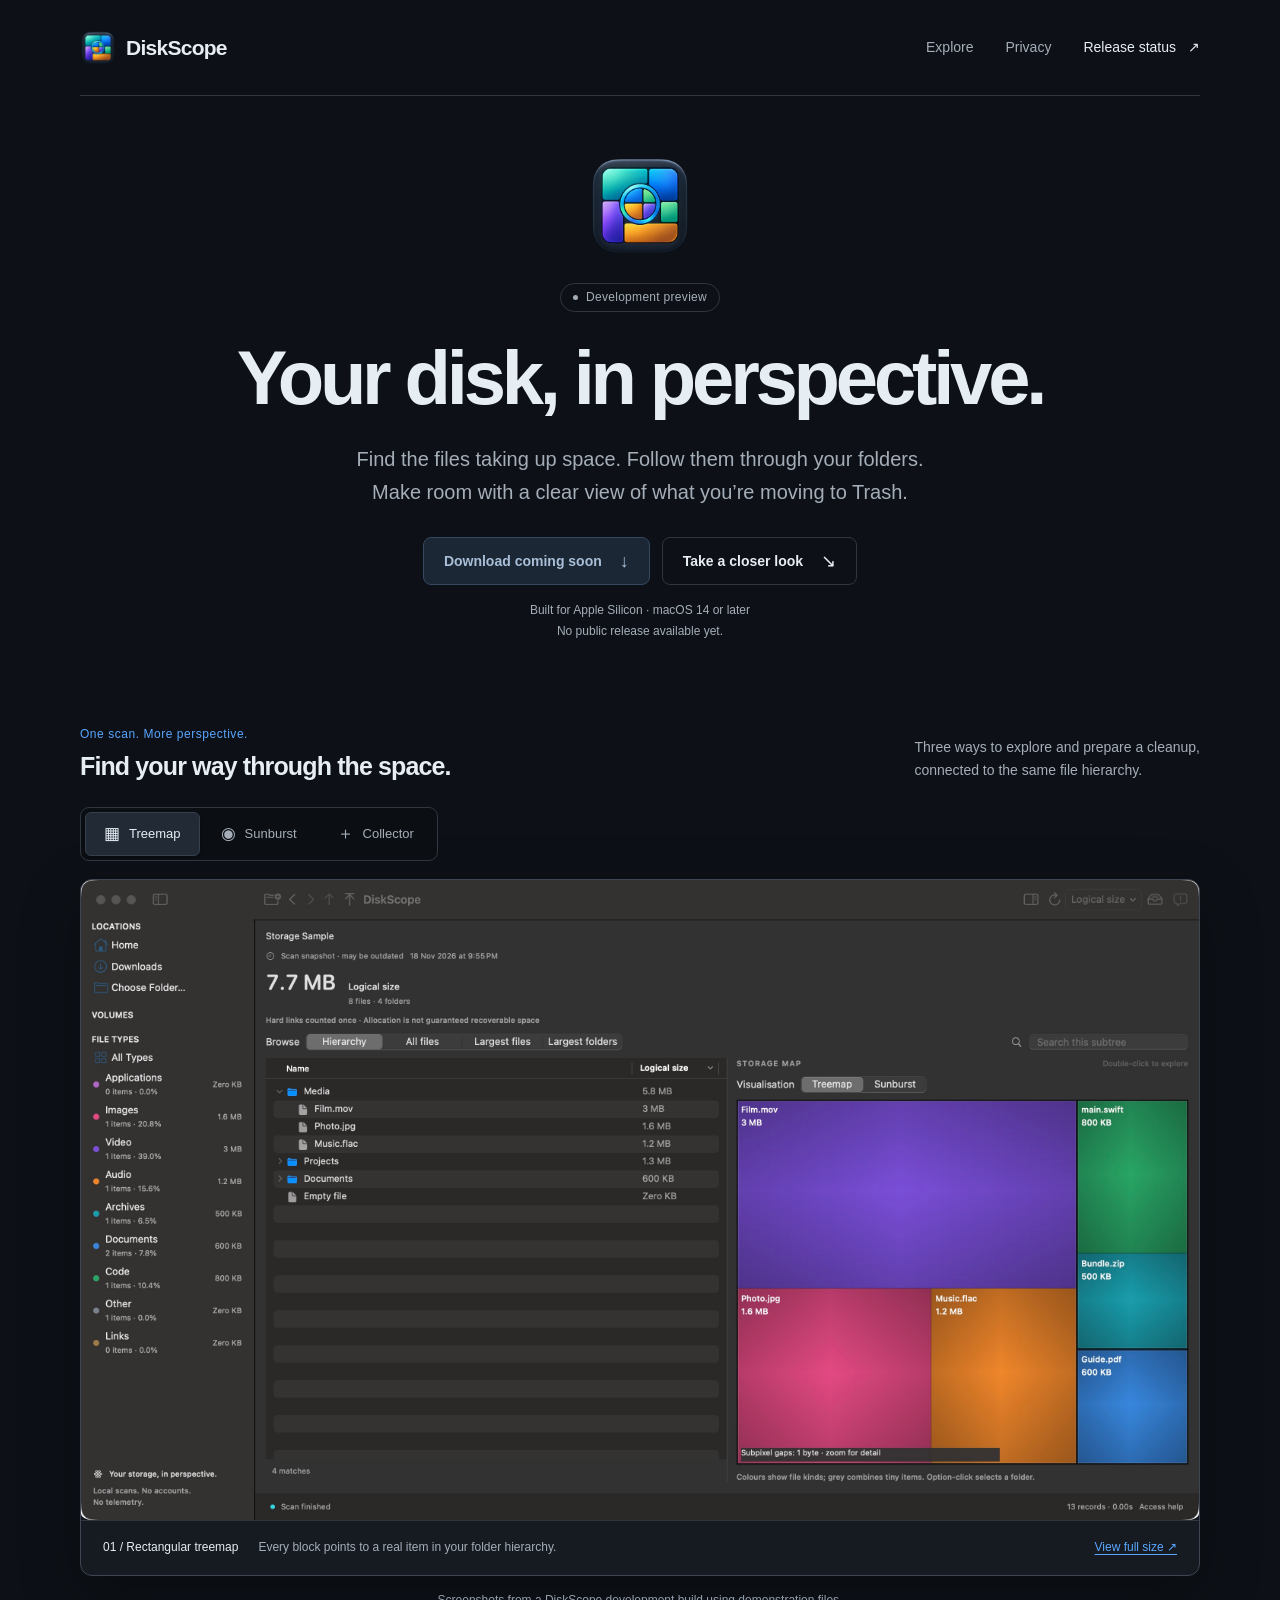
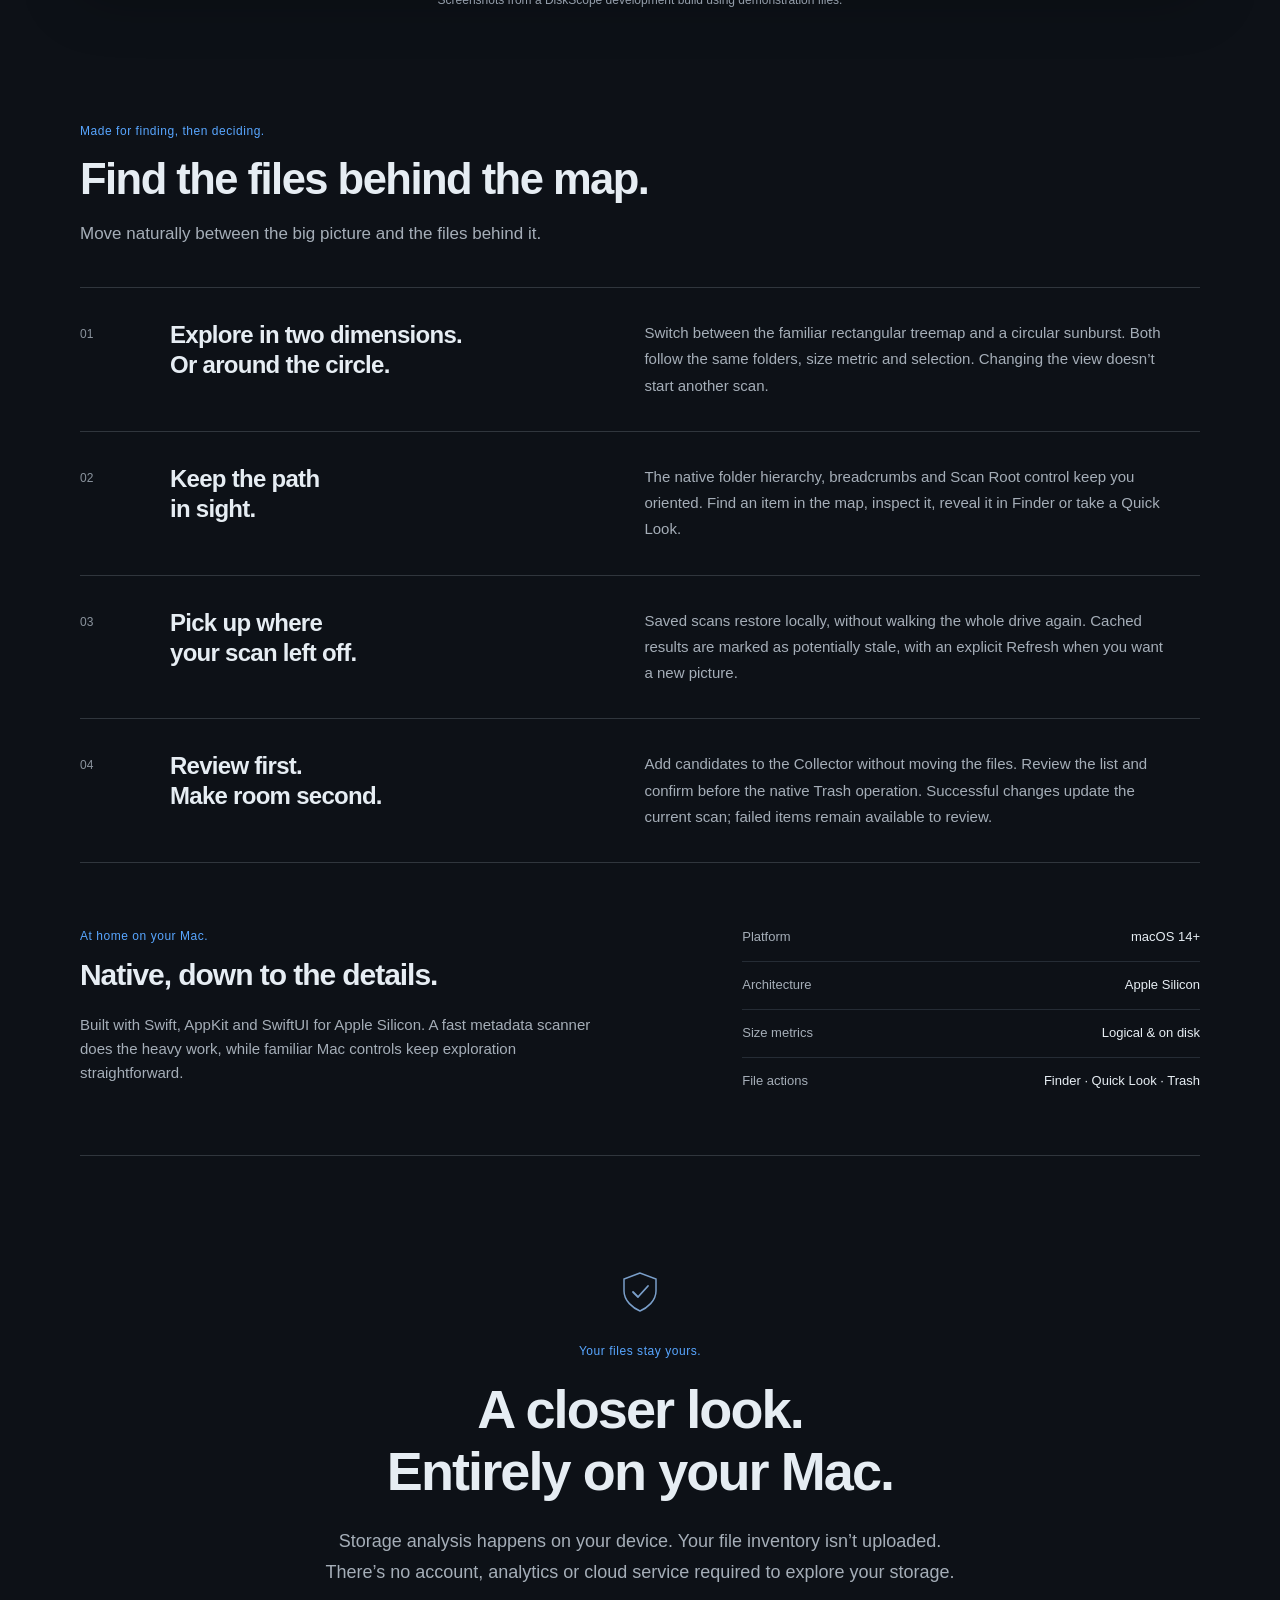
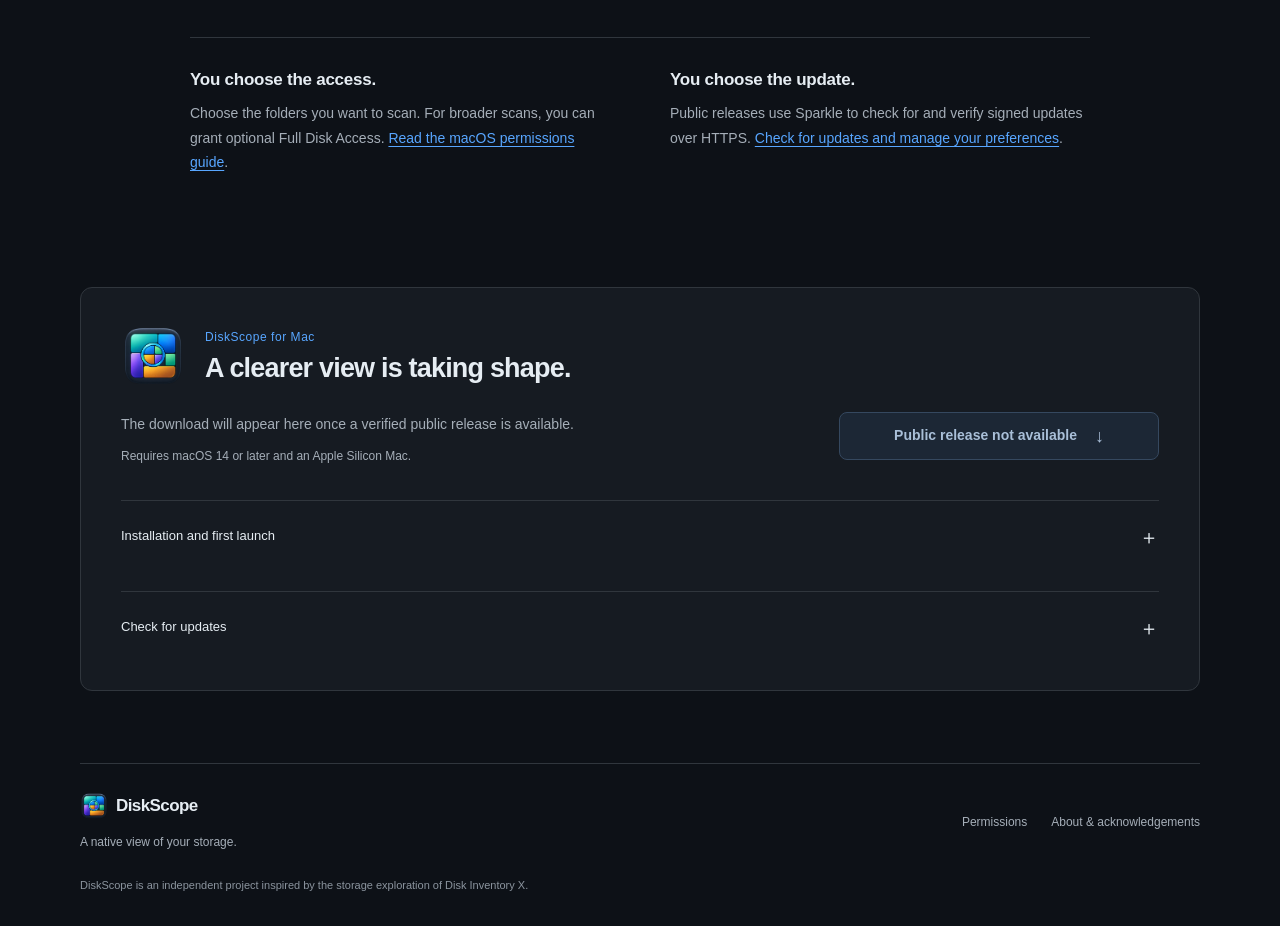
==== index.html @ cfc8a43d "Publish DiskScope website preview and installation guides" ====
<!doctype html>
<html lang="en">
<head>
  <meta charset="utf-8">
  <meta name="viewport" content="width=device-width, initial-scale=1">
  <meta name="description" content="DiskScope is a native Mac storage explorer with treemap and circular views, saved scans, and a Collector for reviewing files before moving them to Trash.">
  <meta name="theme-color" content="#0d1117">
  <meta name="color-scheme" content="dark">
  <meta http-equiv="Content-Security-Policy" content="default-src 'self'; script-src 'self'; style-src 'self'; img-src 'self'; connect-src 'self'; font-src 'self'; object-src 'none'; base-uri 'none'; form-action 'none'">
  <title>DiskScope — Your disk, in perspective.</title>
  <link rel="icon" type="image/png" href="assets/icon.png">
  <link rel="stylesheet" href="styles.css">
  <script src="site.js" defer></script>
</head>
<body>
  <a class="skip-link" href="#main">Skip to content</a>
  <header class="site-header wrap">
    <a class="brand" href="#" aria-label="DiskScope home"><img src="assets/icon.png" alt="" width="36" height="36"><span>DiskScope</span></a>
    <nav aria-label="Main navigation">
      <a href="#explore">Explore</a>
      <a href="#privacy">Privacy</a>
      <a class="nav-release" href="#download">Release status <span aria-hidden="true">↗</span></a>
    </nav>
  </header>

  <main id="main">
    <section class="hero wrap" aria-labelledby="hero-title">
      <img class="hero-icon" src="assets/icon.png" alt="DiskScope app icon: a magnifying glass over a colourful disk map" width="108" height="108" fetchpriority="high">
      <p class="eyebrow"><span class="status-dot" aria-hidden="true"></span> <span data-release-badge>Development preview</span></p>
      <h1 id="hero-title">Your disk,<br class="mobile-break"> in perspective.</h1>
      <p class="hero-copy">Find the files taking up space. Follow them through your folders.<br class="desktop-break"> Make room with a clear view of what you’re moving to Trash.</p>
      <div class="hero-actions">
        <!-- DOWNLOAD_PRIMARY --><button class="button primary" type="button" disabled aria-describedby="release-note">Download coming soon <span aria-hidden="true">↓</span></button><!-- /DOWNLOAD_PRIMARY -->
        <a class="button secondary" href="#explore">Take a closer look <span aria-hidden="true">↘</span></a>
      </div>
      <p id="release-note" class="release-note"><!-- RELEASE_NOTE -->Built for Apple Silicon · macOS 14 or later<br> No public release available yet.<!-- /RELEASE_NOTE --></p>
    </section>

    <section class="showcase wrap" id="explore" aria-labelledby="explore-title">
      <div class="showcase-heading">
        <div><p class="section-label">One scan. More perspective.</p><h2 id="explore-title">Find your way through the space.</h2></div>
        <p>Three ways to explore and prepare a cleanup,<br class="desktop-break"> connected to the same file hierarchy.</p>
      </div>
      <div class="view-tabs" role="tablist" aria-label="App screenshots">
        <button id="tab-treemap" role="tab" aria-selected="true" aria-controls="panel-treemap" tabindex="0"><span aria-hidden="true">▦</span> Treemap</button>
        <button id="tab-sunburst" role="tab" aria-selected="false" aria-controls="panel-sunburst" tabindex="-1"><span aria-hidden="true">◉</span> Sunburst</button>
        <button id="tab-collector" role="tab" aria-selected="false" aria-controls="panel-collector" tabindex="-1"><span aria-hidden="true">＋</span> Collector</button>
      </div>
      <div class="capture-shell">
        <figure id="panel-treemap" class="capture" role="tabpanel" aria-labelledby="tab-treemap" tabindex="0">
          <a class="capture-link" href="assets/treemap.png" aria-label="Open full-size screenshot of the treemap"><img src="assets/treemap.png" alt="DiskScope’s rectangular treemap beside the native folder hierarchy, showing a controlled demonstration folder." width="2940" height="1684" fetchpriority="high"></a>
          <figcaption><span>01 / Rectangular treemap</span> Every block points to a real item in your folder hierarchy. <a href="assets/treemap.png">View full size <span aria-hidden="true">↗</span></a></figcaption>
        </figure>
        <figure id="panel-sunburst" class="capture" role="tabpanel" aria-labelledby="tab-sunburst" tabindex="0" hidden>
          <a class="capture-link" href="assets/sunburst.png" aria-label="Open full-size screenshot of the circular sunburst"><img src="assets/sunburst.png" alt="DiskScope’s circular sunburst displays nested folders as rings, alongside the same native file hierarchy." width="2940" height="1684" loading="lazy"></a>
          <figcaption><span>02 / Circular sunburst</span> Follow nested folders from the centre out. <a href="assets/sunburst.png">View full size <span aria-hidden="true">↗</span></a></figcaption>
        </figure>
        <figure id="panel-collector" class="capture" role="tabpanel" aria-labelledby="tab-collector" tabindex="0" hidden>
          <a class="capture-link" href="assets/collector.png" aria-label="Open full-size screenshot of the Collector"><img src="assets/collector.png" alt="DiskScope’s Collector stages demonstration files for review before the user confirms moving them to Trash." width="1520" height="1080" loading="lazy"></a>
          <figcaption><span>03 / Collector</span> Gather candidates, review the list, then decide. <a href="assets/collector.png">View full size <span aria-hidden="true">↗</span></a></figcaption>
        </figure>
      </div>
      <p class="capture-note">Screenshots from a DiskScope development build using demonstration files.</p>
      <noscript><p class="capture-note">JavaScript is off. View the <a href="assets/sunburst.png">sunburst</a> and <a href="assets/collector.png">Collector</a> screenshots directly.</p></noscript>
    </section>

    <section class="features wrap" aria-labelledby="features-title">
      <div class="section-intro"><p class="section-label">Made for finding, then deciding.</p><h2 id="features-title">Find the files behind the map.</h2><p>Move naturally between the big picture and the files behind it.</p></div>
      <div class="feature-rows">
        <article class="feature-row">
          <span class="feature-number" aria-hidden="true">01</span>
          <div><h3>Explore in two dimensions.<br> Or around the circle.</h3></div>
          <p>Switch between the familiar rectangular treemap and a circular sunburst. Both follow the same folders, size metric and selection. Changing the view doesn’t start another scan.</p>
        </article>
        <article class="feature-row">
          <span class="feature-number" aria-hidden="true">02</span>
          <div><h3>Keep the path<br> in sight.</h3></div>
          <p>The native folder hierarchy, breadcrumbs and Scan Root control keep you oriented. Find an item in the map, inspect it, reveal it in Finder or take a Quick Look.</p>
        </article>
        <article class="feature-row">
          <span class="feature-number" aria-hidden="true">03</span>
          <div><h3>Pick up where<br> your scan left off.</h3></div>
          <p>Saved scans restore locally, without walking the whole drive again. Cached results are marked as potentially stale, with an explicit Refresh when you want a new picture.</p>
        </article>
        <article class="feature-row">
          <span class="feature-number" aria-hidden="true">04</span>
          <div><h3>Review first.<br> Make room second.</h3></div>
          <p>Add candidates to the Collector without moving the files. Review the list and confirm before the native Trash operation. Successful changes update the current scan; failed items remain available to review.</p>
        </article>
      </div>
    </section>

    <section class="native-band wrap" aria-labelledby="native-title">
      <div><p class="section-label">At home on your Mac.</p><h2 id="native-title">Native, down to the details.</h2><p>Built with Swift, AppKit and SwiftUI for Apple Silicon. A fast metadata scanner does the heavy work, while familiar Mac controls keep exploration straightforward.</p></div>
      <dl class="native-details">
        <div><dt>Platform</dt><dd>macOS 14+</dd></div>
        <div><dt>Architecture</dt><dd>Apple Silicon</dd></div>
        <div><dt>Size metrics</dt><dd>Logical &amp; on disk</dd></div>
        <div><dt>File actions</dt><dd>Finder · Quick Look · Trash</dd></div>
      </dl>
    </section>

    <section class="privacy wrap" id="privacy" aria-labelledby="privacy-title">
      <div class="privacy-mark" aria-hidden="true"><svg viewBox="0 0 48 48" fill="none"><path d="M24 5 8 11v12c0 10 9 17 16 20 7-3 16-10 16-20V11L24 5Z" stroke="currentColor" stroke-width="1.5"/><path d="m17 24 5 5 10-11" stroke="currentColor" stroke-width="1.8" stroke-linecap="round" stroke-linejoin="round"/></svg></div>
      <p class="section-label">Your files stay yours.</p>
      <h2 id="privacy-title">A closer look.<br> Entirely on your Mac.</h2>
      <p class="privacy-copy">Storage analysis happens on your device. Your file inventory isn’t uploaded. There’s no account, analytics or cloud service required to explore your storage.</p>
      <div class="privacy-details">
        <div><h3>You choose the access.</h3><p>Choose the folders you want to scan. For broader scans, you can grant optional Full Disk Access. <a href="permissions.html">Read the macOS permissions guide</a>.</p></div>
        <div><h3>You choose the update.</h3><p>Public releases use Sparkle to check for and verify signed updates over HTTPS. <a href="#updates">Check for updates and manage your preferences</a>.</p></div>
      </div>
    </section>

    <section class="download wrap" id="download" aria-labelledby="download-title">
      <div class="download-heading"><img src="assets/icon.png" alt="" width="64" height="64" loading="lazy"><div><p class="section-label">DiskScope for Mac</p><h2 id="download-title"><!-- RELEASE_TITLE -->A clearer view is taking shape.<!-- /RELEASE_TITLE --></h2></div></div>
      <div class="download-content">
        <div><p><!-- RELEASE_DESCRIPTION -->The download will appear here once a verified public release is available.<!-- /RELEASE_DESCRIPTION --></p><p class="requirements">Requires macOS 14 or later and an Apple Silicon Mac.</p></div>
        <div class="download-action"><!-- DOWNLOAD_SECONDARY --><button class="button primary" type="button" disabled>Public release not available <span aria-hidden="true">↓</span></button><!-- /DOWNLOAD_SECONDARY --><p><!-- RELEASE_LINKS --><!-- /RELEASE_LINKS --></p></div>
      </div>
      <details class="installation" id="installation">
        <summary>Installation and first launch <span aria-hidden="true">＋</span></summary>
        <ol>
          <li>Download the ZIP from this page. To check it, type <code>shasum -a 256 </code> in Terminal, drag the ZIP into Terminal, and press Return. Compare the result with the published SHA-256 checksum.</li>
          <li>Unzip the download in Finder, move DiskScope to Applications, then open that copy.</li>
          <li>If macOS blocks the first launch of an unnotarized release, verify where you downloaded it and check the ZIP’s checksum. Open <strong>System Settings → Privacy &amp; Security</strong>, scroll to <strong>Security</strong>, and use <strong>Open Anyway</strong> for DiskScope. Confirm the prompt and authenticate if macOS asks.</li>
          <li>Choose a folder to scan. For broader access or help with a partial scan, see the <a href="permissions.html">macOS permissions guide</a>.</li>
        </ol>
        <p>Your approval applies to DiskScope. On a managed Mac, your administrator may control whether approval is available. <a href="https://support.apple.com/guide/mac-help/open-an-app-by-overriding-security-settings-mh40617/mac">Apple’s first-launch instructions</a>.</p>
      </details>
      <details class="installation" id="updates">
        <summary>Check for updates <span aria-hidden="true">＋</span></summary>
        <ol>
          <li>Choose <strong>DiskScope → Check for Updates…</strong> in the menu bar. When an update is available, Sparkle shows its version and release notes.</li>
          <li>Use <strong>DiskScope → Settings → Updates</strong> to enable automatic checks and downloads. Sparkle verifies the signed feed and update archive before installing an update.</li>
          <li>If macOS prevents Sparkle from installing an update, quit DiskScope, download and verify the new ZIP, then replace DiskScope in Applications. Follow the installation steps if macOS asks you to approve the new build.</li>
        </ol>
      </details>
    </section>
  </main>

  <footer class="site-footer wrap">
    <div><a class="brand" href="#"><img src="assets/icon.png" alt="" width="28" height="28" loading="lazy"><span>DiskScope</span></a><p>A native view of your storage.</p></div>
    <div class="footer-links"><a href="permissions.html">Permissions</a><a href="about.html">About &amp; acknowledgements</a><!-- DISTRIBUTION_LINK --><!-- /DISTRIBUTION_LINK --></div>
    <p class="footer-note">DiskScope is an independent project inspired by the storage exploration of Disk Inventory X.</p>
  </footer>
</body>
</html>
---- styles.css ----
:root {
  color-scheme:dark;
  --bg:#0d1117;
  --panel:#161b22;
  --border:#30363d;
  --text:#e6edf3;
  --muted:#a5aeb8;
  --accent:#58a6ff;
  --accent-hover:#79b8ff;
  --space:clamp(64px,9vw,112px);
  font-family:-apple-system,BlinkMacSystemFont,"Segoe UI",Helvetica,Arial,sans-serif;
  font-size:16px;
  font-synthesis:none;
  text-rendering:optimizeLegibility;
  -webkit-font-smoothing:antialiased;
}
* {
  box-sizing:border-box;
}
html {
  scroll-behavior:smooth;
  scroll-padding-top:32px;
}
body {
  margin:0;
  background:var(--bg);
  color:var(--text);
  line-height:1.6;
}
a {
  color:var(--accent);
  text-underline-offset:.22em;
  text-decoration-thickness:1px;
}
a:hover {
  color:var(--accent-hover);
}
button,a,summary {
  touch-action:manipulation;
  -webkit-tap-highlight-color:#58a6ff33;
}
button {
  font:inherit;
}
button:disabled {
  cursor:not-allowed;
}
a:focus-visible,button:focus-visible,summary:focus-visible,[tabindex]:focus-visible {
  outline:3px solid var(--accent);
  outline-offset:5px;
}
img {
  max-width:100%;
  vertical-align:middle;
}
h1,h2,h3,p,figure,dl {
  margin:0;
}
h1,h2,h3 {
  text-wrap:balance;
  line-height:1.15;
  letter-spacing:-.035em;
  font-weight:600;
}
h2 {
  font-size:clamp(30px,3.4vw,44px);
}
h3 {
  font-size:25px;
}
p {
  color:var(--muted);
}
.wrap {
  width:min(1120px,calc(100% - 80px));
  margin-inline:auto;
}
.site-header {
  display:flex;
  justify-content:space-between;
  align-items:center;
  min-height:96px;
  border-bottom:1px solid var(--border);
  gap:32px;
}
.brand {
  display:inline-flex;
  align-items:center;
  gap:10px;
  color:var(--text);
  font-size:21px;
  letter-spacing:-.035em;
  font-weight:600;
  text-decoration:none;
}
.brand img {
  flex-shrink:0;
}
.site-header nav {
  display:flex;
  align-items:center;
  gap:32px;
}
.site-header nav a {
  font-size:14px;
  color:var(--muted);
  text-decoration:none;
  min-height:44px;
  display:inline-flex;
  align-items:center;
  gap:12px;
}
.site-header nav a:hover {
  color:var(--text);
}
.site-header .nav-release {
  color:var(--text);
}
.skip-link {
  position:absolute;
  top:-100px;
  left:20px;
  background:var(--text);
  color:var(--bg);
  padding:12px 20px;
  z-index:10;
  border-radius:6px;
}
.skip-link:focus {
  top:12px;
}
.hero {
  text-align:center;
  padding:56px 0 64px;
}
.hero-icon {
  display:block;
  margin:0 auto 22px;
}
.eyebrow {
  display:inline-flex;
  align-items:center;
  gap:8px;
  border:1px solid var(--border);
  padding:4px 12px;
  border-radius:30px;
  font-size:12px;
  letter-spacing:.025em;
}
.status-dot {
  width:5px;
  height:5px;
  border-radius:50%;
  background:#a5aeb8;
}
.hero h1 {
  font-size:clamp(44px,6.4vw,76px);
  letter-spacing:-.055em;
  margin:22px 0;
}
.hero-copy {
  font-size:clamp(17px,1.8vw,20px);
  line-height:1.65;
}
.hero-actions {
  display:flex;
  justify-content:center;
  flex-wrap:wrap;
  gap:12px;
  margin-top:28px;
}
.button {
  min-height:48px;
  display:inline-flex;
  align-items:center;
  justify-content:center;
  gap:18px;
  padding:11px 20px;
  border:1px solid transparent;
  border-radius:8px;
  text-decoration:none;
  font-size:14px;
  font-weight:600;
  line-height:1.5;
  transition:background-color .15s,border-color .15s,color .15s;
}
.button.primary {
  background:var(--accent);
  color:#0d1117;
  border-color:var(--accent);
}
.button.primary:hover:not(:disabled) {
  background:var(--accent-hover);
}
.button.primary:disabled {
  background:#1c2735;
  border-color:#35485f;
  color:#a9bfd8;
  opacity:1;
}
.button.secondary {
  border-color:var(--border);
  background:transparent;
  color:var(--text);
}
.button.secondary:hover {
  background:var(--panel);
  border-color:#687481;
}
.button span {
  font-size:18px;
  line-height:1;
}
.release-note {
  font-size:12px;
  line-height:1.7;
  margin-top:15px;
}
.mobile-break {
  display:none;
}
.showcase {
  padding-top:20px;
}
.showcase-heading {
  display:flex;
  align-items:end;
  justify-content:space-between;
  gap:36px;
  margin-bottom:26px;
}
.showcase-heading h2 {
  font-size:25px;
  margin-top:8px;
}
.showcase-heading>p {
  font-size:14px;
}
.section-label {
  font-size:12px;
  letter-spacing:.045em;
  color:var(--accent);
  font-weight:500;
}
.view-tabs {
  display:inline-flex;
  padding:4px;
  border:1px solid var(--border);
  border-radius:9px;
  gap:2px;
  margin-bottom:18px;
  background:#0b0f14;
}
.view-tabs button {
  color:var(--muted);
  background:transparent;
  border:1px solid transparent;
  border-radius:6px;
  padding:9px 18px;
  font-size:13px;
  min-height:42px;
  cursor:pointer;
  display:flex;
  align-items:center;
  gap:9px;
  line-height:1.4;
}
.view-tabs button[aria-selected="true"] {
  background:#222a35;
  color:var(--text);
  border-color:#35404e;
  box-shadow:0 1px 3px #0006;
}
.view-tabs button:hover {
  color:var(--text);
}
.view-tabs button span {
  font-size:17px;
}
.capture-shell {
  border:1px solid #3d4652;
  border-radius:12px;
  background:var(--panel);
  box-shadow:0 20px 60px #0004;
  overflow:hidden;
}
.capture[hidden] {
  display:none;
}
.capture-link {
  display:block;
  background:#11171f;
}
.capture img {
  border-radius:1%;
  display:block;
  width:100%;
  height:auto;
  object-fit:contain;
  background:#11171f;
}
.capture figcaption {
  border-top:1px solid var(--border);
  padding:17px 22px;
  color:var(--muted);
  font-size:12px;
  display:flex;
  align-items:center;
  flex-wrap:wrap;
  gap:8px 20px;
}
.capture figcaption>span {
  color:var(--text);
  font-weight:500;
}
.capture figcaption>a {
  margin-left:auto;
  white-space:nowrap;
}
.capture-note {
  font-size:12px;
  margin-top:15px;
  text-align:center;
  color:#949eaa;
}
.features {
  padding:var(--space) 0 0;
}
.section-intro {
  margin-bottom:40px;
}
.section-intro h2 {
  margin:13px 0 16px;
}
.section-intro>p:last-child {
  font-size:17px;
}
.feature-rows {
  border-top:1px solid var(--border);
}
.feature-row {
  border-bottom:1px solid var(--border);
  padding:32px 0;
  display:grid;
  grid-template-columns:60px 1fr 1.25fr;
  gap:30px;
  align-items:start;
}
.feature-number {
  font-variant-numeric:tabular-nums;
  font-size:12px;
  color:#8b949e;
  padding-top:5px;
}
.feature-row h3 {
  font-size:24px;
  line-height:1.25;
  letter-spacing:-.03em;
}
.feature-row p {
  font-size:15px;
  line-height:1.75;
  max-width:520px;
}
.native-band {
  display:grid;
  grid-template-columns:1.25fr 1fr;
  gap:90px;
  padding:64px 0;
  border-bottom:1px solid var(--border);
}
.native-band h2 {
  font-size:30px;
  margin:12px 0 20px;
}
.native-band p:last-child {
  font-size:15px;
  max-width:520px;
}
.native-details {
  font-size:13px;
  align-self:center;
}
.native-details>div {
  display:flex;
  justify-content:space-between;
  gap:20px;
  padding:13px 0;
  border-bottom:1px solid #252c35;
}
.native-details>div:first-child {
  padding-top:0;
}
.native-details>div:last-child {
  border-bottom:0;
  padding-bottom:0;
}
.native-details dt {
  color:var(--muted);
}
.native-details dd {
  margin:0;
  text-align:right;
  color:var(--text);
}
.privacy {
  text-align:center;
  padding:var(--space) 0;
}
.privacy-mark {
  width:50px;
  height:50px;
  margin:0 auto 24px;
  color:#7a9fca;
}
.privacy-mark svg {
  width:48px;
  height:48px;
}
.privacy h2 {
  font-size:clamp(35px,4.5vw,54px);
  margin:16px 0 24px;
  line-height:1.15;
}
.privacy-copy {
  max-width:630px;
  margin:0 auto;
  font-size:18px;
  line-height:1.75;
}
.privacy-details {
  display:grid;
  grid-template-columns:1fr 1fr;
  gap:60px;
  text-align:left;
  max-width:900px;
  margin:48px auto 0;
  padding-top:32px;
  border-top:1px solid var(--border);
}
.privacy-details h3 {
  font-size:17px;
  letter-spacing:-.015em;
  margin-bottom:12px;
}
.privacy-details p {
  font-size:14px;
  line-height:1.75;
}
.download {
  background:var(--panel);
  border:1px solid var(--border);
  border-radius:12px;
  padding:36px 40px;
}
.download-heading {
  display:flex;
  gap:20px;
  align-items:center;
  margin-bottom:24px;
}
.download-heading h2 {
  font-size:27px;
  margin-top:6px;
  letter-spacing:-.03em;
}
.download-content {
  display:grid;
  grid-template-columns:1.3fr 1fr;
  gap:60px;
}
.download-content p {
  font-size:14px;
  line-height:1.75;
}
.download-content .requirements {
  font-size:12px;
  margin-top:10px;
}
.download-action {
  text-align:right;
}
.download-action .button {
  width:100%;
  max-width:320px;
}
.download-action p {
  font-size:12px;
  margin-top:12px;
  max-width:320px;
  margin-left:auto;
}
.download-action a:not(.button) {
  display:inline-block;
  margin-left:12px;
}
.installation {
  margin-top:28px;
  border-top:1px solid var(--border);
  padding-top:10px;
}
.installation summary {
  display:flex;
  align-items:center;
  justify-content:space-between;
  cursor:pointer;
  list-style:none;
  padding:10px 0;
  font-size:13px;
  color:var(--text);
  min-height:44px;
}
.installation summary::-webkit-details-marker {
  display:none;
}
.installation[open] summary span {
  transform:rotate(45deg);
}
.installation summary span {
  font-size:20px;
  transition:transform .15s;
}
.installation ol {
  font-size:14px;
  color:var(--muted);
  padding-left:22px;
}
.installation li {
  padding-left:6px;
  margin:10px 0;
}
.installation p {
  font-size:12px;
  max-width:780px;
  padding:4px 0 12px;
}
.site-footer {
  margin-top:72px;
  padding:28px 0 32px;
  display:flex;
  justify-content:space-between;
  flex-wrap:wrap;
  gap:24px;
  border-top:1px solid var(--border);
}
.site-footer .brand {
  font-size:17px;
  gap:8px;
}
.site-footer>div>p {
  font-size:12px;
  margin-top:6px;
}
.footer-links {
  display:flex;
  align-items:center;
  justify-content:flex-end;
  gap:24px;
  font-size:12px;
}
.footer-links a {
  color:var(--muted);
  text-decoration:none;
}
.footer-links a:hover {
  color:var(--text);
}
.footer-note {
  width:100%;
  font-size:11px;
  color:#8b949e;
}
.prose {
  max-width:780px;
  padding:64px 0;
}
.prose h1 {
  font-size:42px;
  margin-bottom:28px;
}
.prose h2 {
  font-size:26px;
  margin:40px 0 18px;
}
.prose p {
  margin:16px 0;
}
.prose li {
  color:var(--muted);
  margin:8px 0;
}
.prose code {
  font-size:.9em;
}
.prose .back-link {
  font-size:14px;
  display:inline-flex;
  margin-bottom:30px;
}
.prose hr {
  border:0;
  border-top:1px solid var(--border);
  margin:40px 0;
}
@media(min-width:1500px) {
  .hero {
    padding-top:68px;
    padding-bottom:76px;
  }
}
@media(max-width:900px) {
  .wrap {
    width:calc(100% - 48px);
  }
  .hero {
    padding:48px 0;
  }
  .hero h1 {
    font-size:58px;
  }
  .showcase-heading {
    align-items:start;
    gap:25px;
  }
  .showcase-heading>p {
    max-width:260px;
  }
  .desktop-break {
    display:none;
  }
  .feature-row {
    grid-template-columns:35px 1fr 1.25fr;
    gap:20px;
  }
  .feature-row h3 {
    font-size:21px;
  }
  .native-band {
    gap:42px;
  }
  .privacy-details {
    gap:34px;
  }
  .download {
    padding:30px;
  }
  .download-content {
    gap:30px;
  }
  .download-heading h2 {
    font-size:24px;
  }
  .footer-links {
    gap:18px;
  }
}
@media(max-width:620px) {
  .wrap {
    width:calc(100% - 36px);
  }
  .site-header {
    min-height:76px;
    gap:16px;
  }
  .brand {
    font-size:19px;
    gap:7px;
  }
  .brand img {
    width:30px;
    height:30px;
  }
  .site-header nav {
    gap:18px;
  }
  .site-header nav a {
    font-size:12px;
  }
  .site-header nav a:first-child {
    display:none;
  }
  .nav-release span {
    display:none;
  }
  .hero {
    padding:34px 0 46px;
  }
  .hero-icon {
    width:88px;
    height:88px;
    margin-bottom:20px;
  }
  .eyebrow {
    font-size:11px;
  }
  .hero h1 {
    font-size:clamp(44px,10.2vw,58px);
    margin:20px 0;
  }
  .mobile-break {
    display:block;
  }
  .hero-copy {
    font-size:16px;
    max-width:440px;
    margin:auto;
    line-height:1.7;
  }
  .hero-actions {
    gap:10px;
    margin-top:24px;
  }
  .button {
    font-size:13px;
    padding:11px 16px;
    gap:11px;
  }
  .release-note {
    font-size:11px;
  }
  .showcase {
    padding-top:10px;
  }
  .showcase-heading {
    display:block;
    margin-bottom:22px;
  }
  .showcase-heading h2 {
    font-size:24px;
    margin-top:10px;
    max-width:300px;
  }
  .showcase-heading>p {
    font-size:14px;
    margin-top:14px;
    max-width:350px;
  }
  .view-tabs {
    display:flex;
    width:100%;
    margin-bottom:14px;
  }
  .view-tabs button {
    flex:1;
    justify-content:center;
    gap:6px;
    padding:9px 4px;
    font-size:12px;
  }
  .capture-shell {
    border-radius:8px;
  }
  .capture figcaption {
    padding:13px 14px;
    font-size:11px;
    gap:5px;
    line-height:1.6;
  }
  .capture figcaption>span {
    width:100%;
    font-size:12px;
  }
  .capture figcaption>a {
    margin:4px 0 0;
    width:100%;
  }
  .capture-note {
    font-size:11px;
    text-align:left;
    line-height:1.65;
  }
  .features {
    padding-top:64px;
  }
  .section-intro {
    margin-bottom:28px;
  }
  .section-intro h2 {
    font-size:31px;
    margin-top:12px;
    max-width:300px;
  }
  .section-intro>p:last-child {
    font-size:16px;
  }
  .feature-row {
    grid-template-columns:25px 1fr;
    gap:10px 16px;
    padding:26px 0;
  }
  .feature-row p {
    grid-column:2;
    font-size:14px;
  }
  .feature-row h3 {
    font-size:22px;
  }
  .feature-row h3 br {
    display:none;
  }
  .feature-number {
    font-size:11px;
  }
  .native-band {
    grid-template-columns:1fr;
    gap:28px;
    padding:44px 0;
  }
  .native-band h2 {
    font-size:28px;
  }
  .native-details {
    font-size:12px;
  }
  .privacy {
    padding:64px 0;
  }
  .privacy h2 {
    font-size:38px;
  }
  .privacy-copy {
    font-size:16px;
    text-align:left;
  }
  .privacy-details {
    grid-template-columns:1fr;
    gap:24px;
    margin-top:30px;
    padding-top:26px;
  }
  .privacy-details h3 {
    font-size:17px;
  }
  .download {
    padding:24px 20px;
    border-radius:10px;
  }
  .download-heading {
    align-items:start;
    gap:13px;
  }
  .download-heading img {
    width:48px;
    height:48px;
  }
  .download-heading h2 {
    font-size:23px;
    line-height:1.2;
  }
  .download-heading .section-label {
    font-size:11px;
  }
  .download-content {
    grid-template-columns:1fr;
    gap:24px;
  }
  .download-action {
    text-align:left;
  }
  .download-action .button {
    max-width:none;
  }
  .download-action p {
    max-width:none;
    margin-left:0;
  }
  .site-footer {
    margin-top:48px;
    padding-top:24px;
    gap:24px;
  }
  .footer-links {
    width:100%;
    flex-wrap:wrap;
    justify-content:start;
    gap:16px 24px;
  }
  .footer-note {
    font-size:11px;
  }
  .prose {
    padding:40px 0;
  }
  .prose h1 {
    font-size:34px;
  }
  .prose h2 {
    font-size:25px;
  }
  .prose p,.prose li {
    font-size:15px;
  }
}
@media(prefers-reduced-motion:reduce) {
  html {
    scroll-behavior:auto;
  }
  *,*::before,*::after {
    transition:none!important;
    animation:none!important;
  }
}
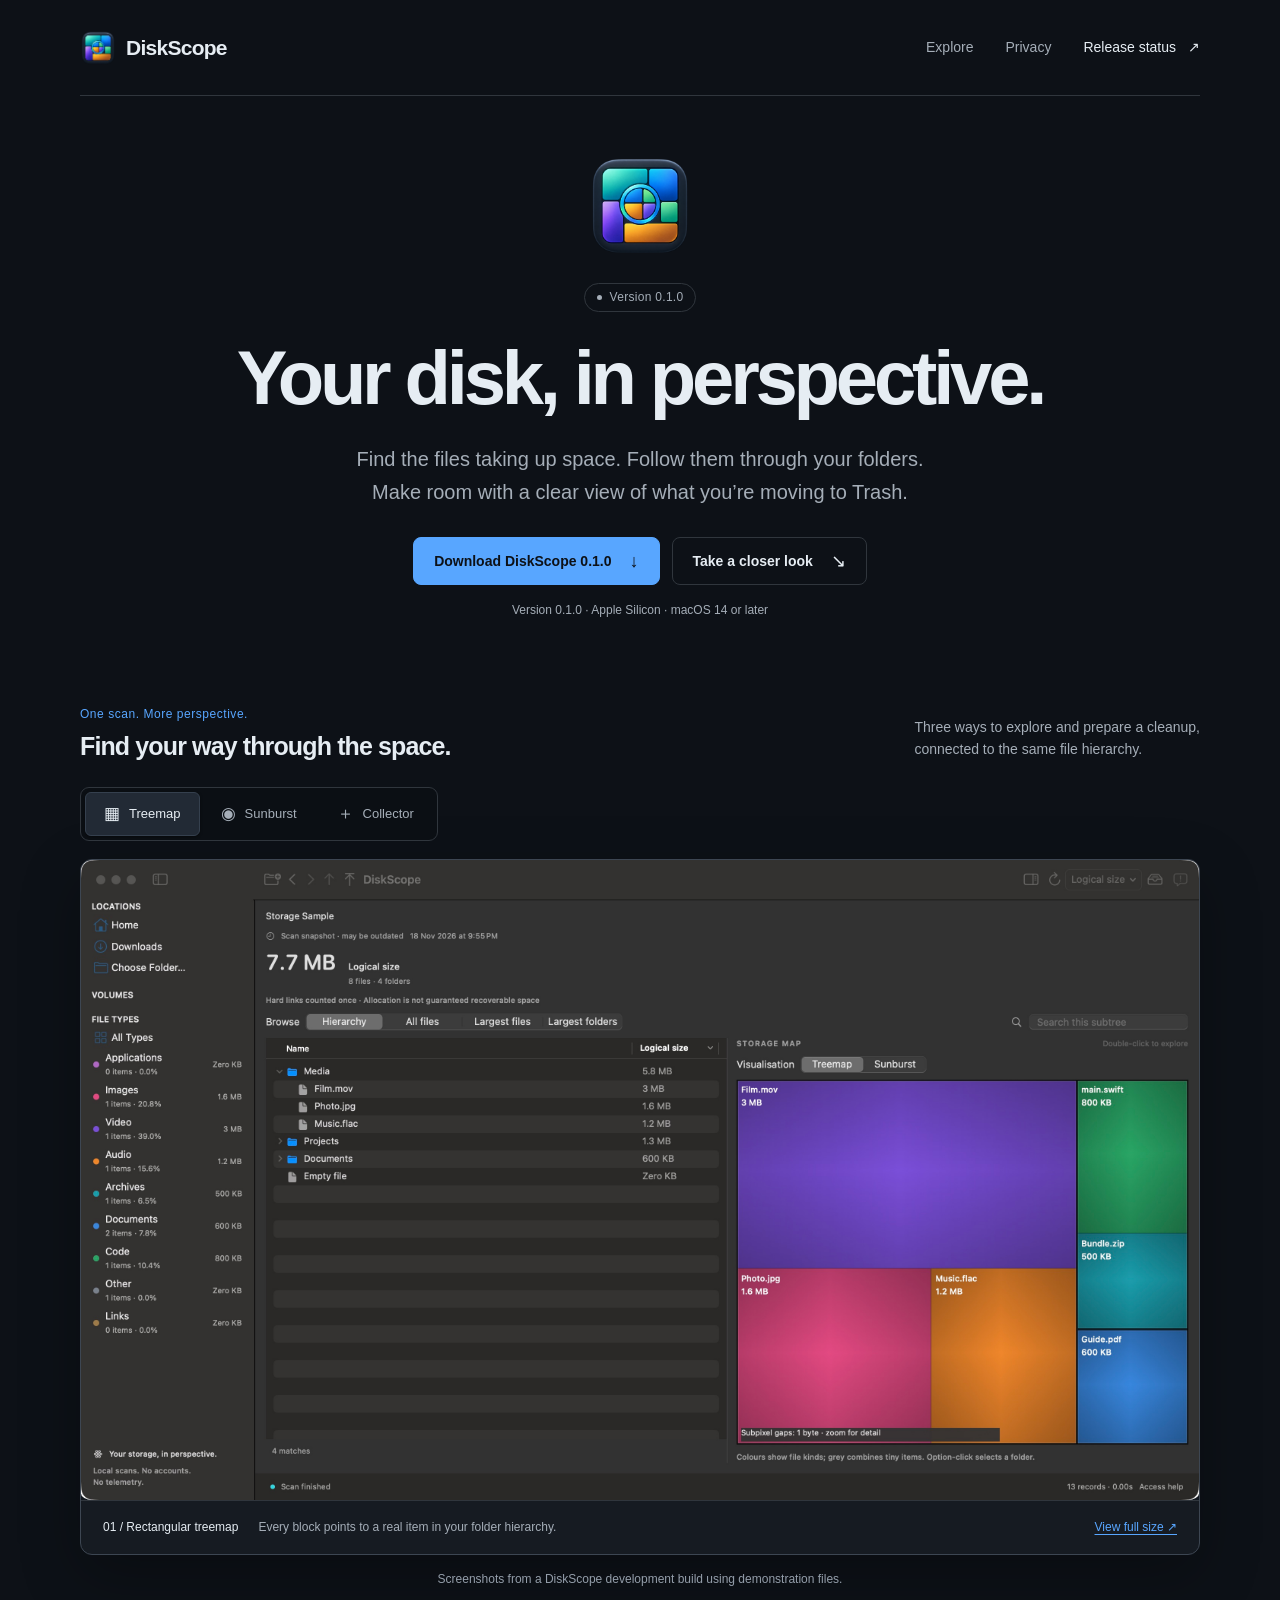
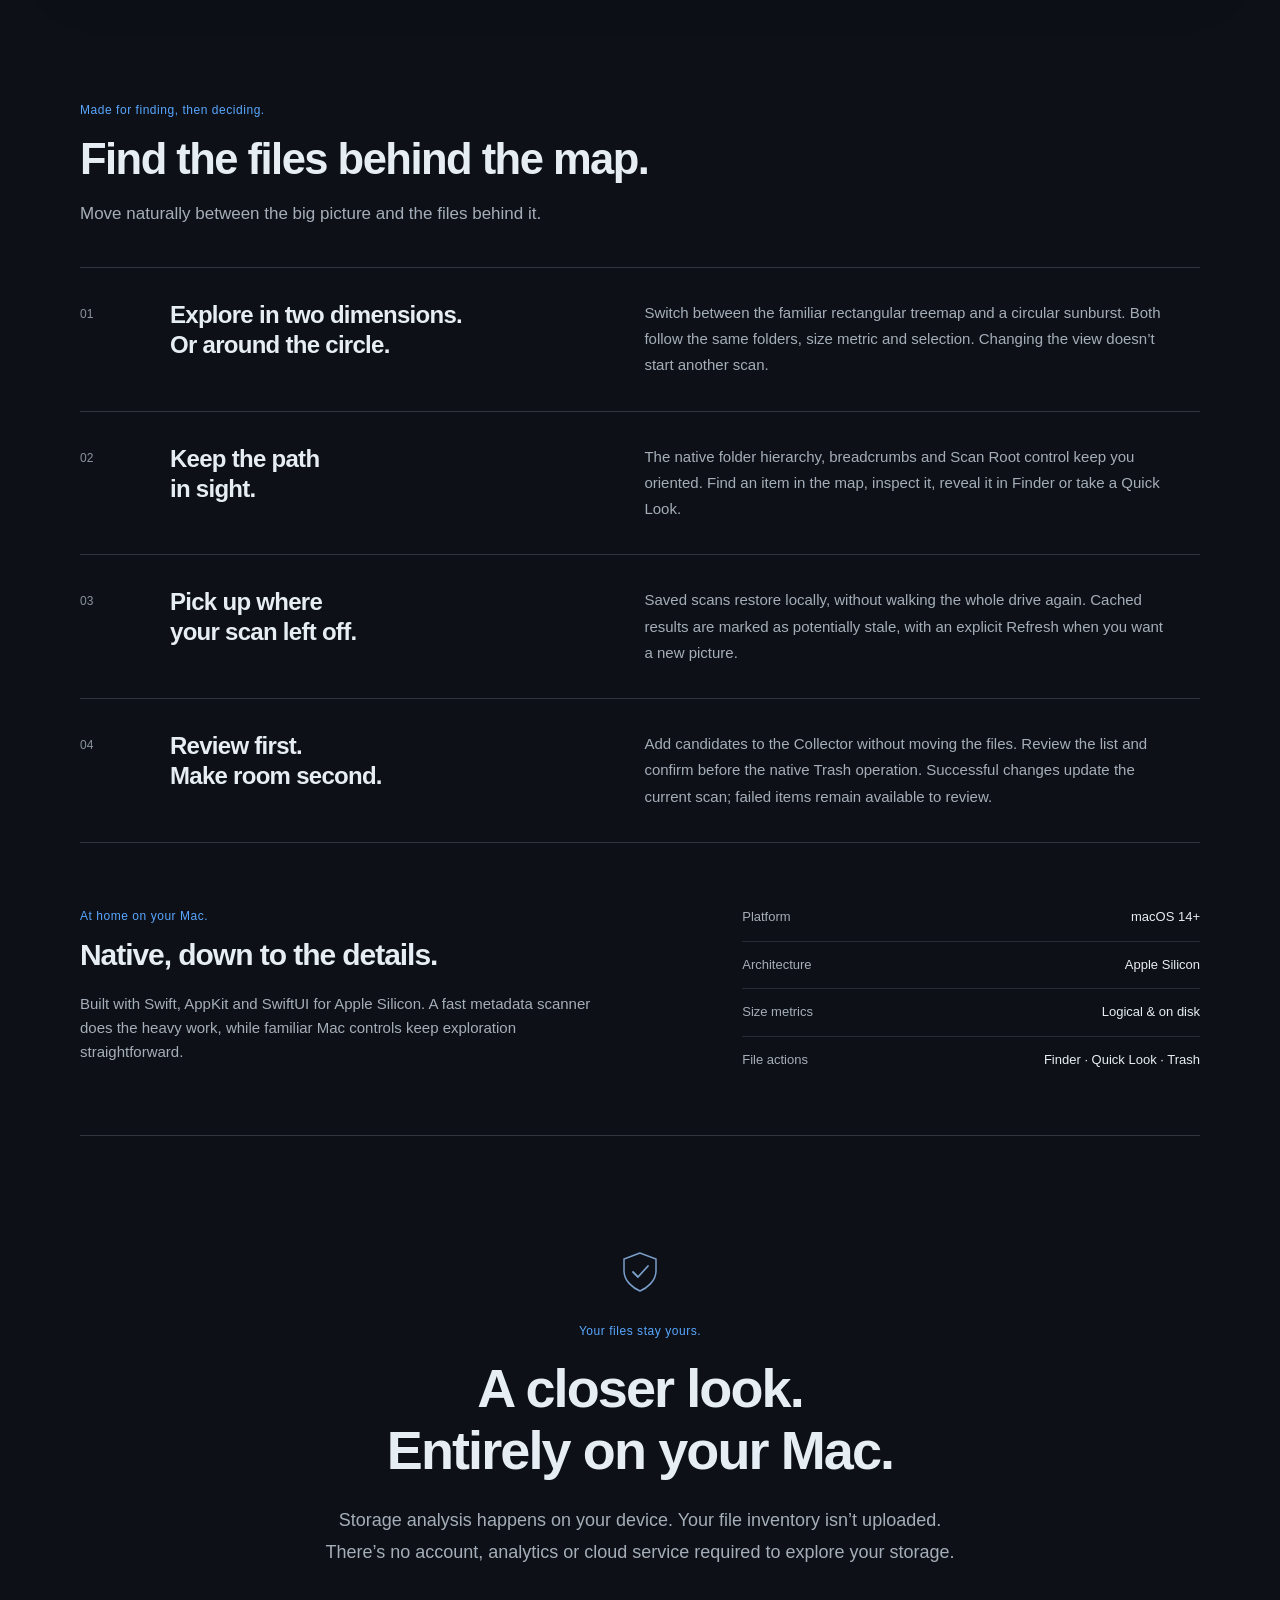
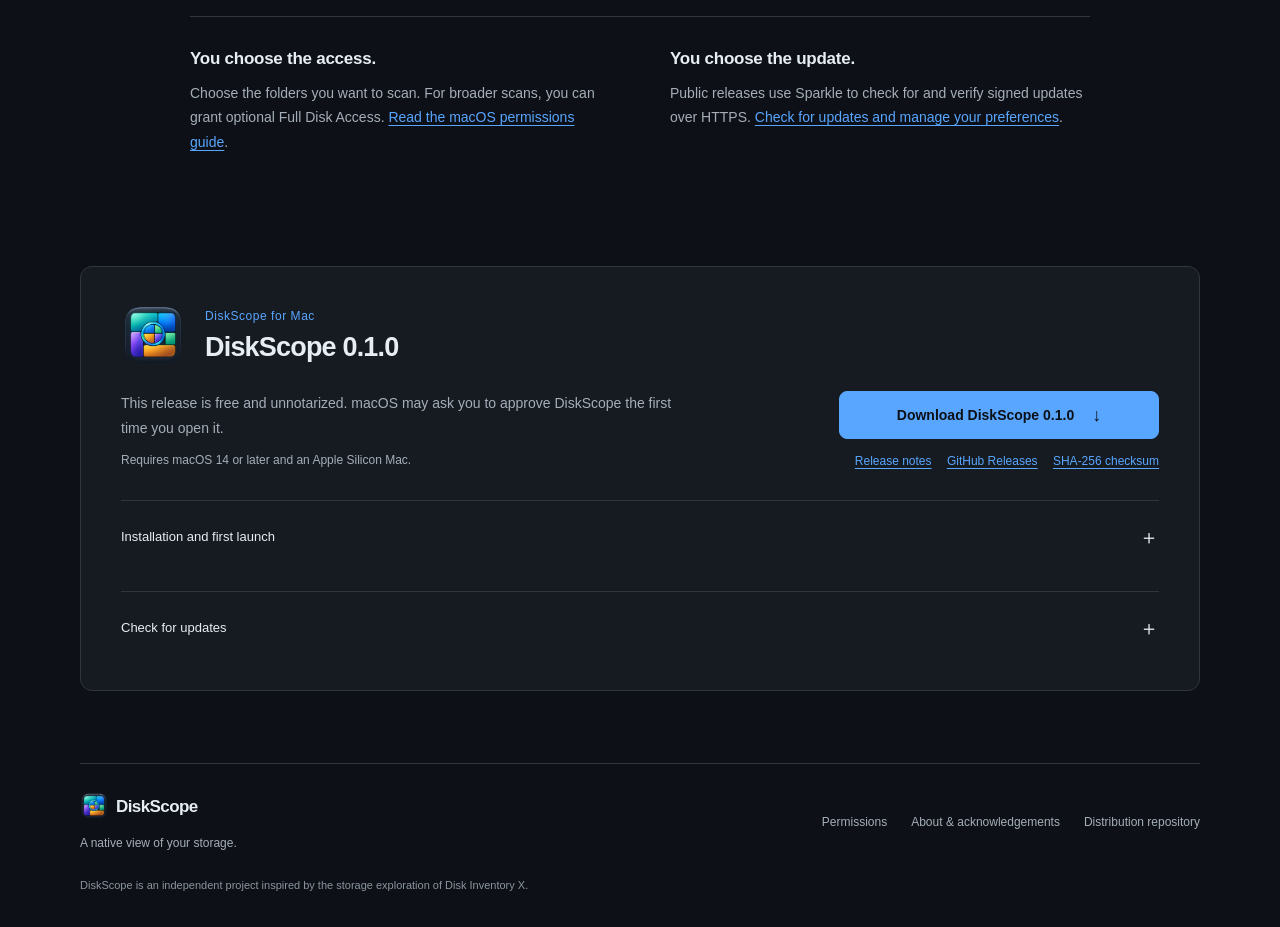
==== commit 18d66281: "Publish verified DiskScope 0.1.0 download and signed update feed" ====
--- a/index.html
+++ b/index.html
@@ -26,14 +26,14 @@
   <main id="main">
     <section class="hero wrap" aria-labelledby="hero-title">
       <img class="hero-icon" src="assets/icon.png" alt="DiskScope app icon: a magnifying glass over a colourful disk map" width="108" height="108" fetchpriority="high">
-      <p class="eyebrow"><span class="status-dot" aria-hidden="true"></span> <span data-release-badge>Development preview</span></p>
+      <p class="eyebrow"><span class="status-dot" aria-hidden="true"></span> <span data-release-badge>Version 0.1.0</span></p>
       <h1 id="hero-title">Your disk,<br class="mobile-break"> in perspective.</h1>
       <p class="hero-copy">Find the files taking up space. Follow them through your folders.<br class="desktop-break"> Make room with a clear view of what you’re moving to Trash.</p>
       <div class="hero-actions">
-        <!-- DOWNLOAD_PRIMARY --><button class="button primary" type="button" disabled aria-describedby="release-note">Download coming soon <span aria-hidden="true">↓</span></button><!-- /DOWNLOAD_PRIMARY -->
+        <!-- DOWNLOAD_PRIMARY --><a class="button primary" href="https://github.com/MES30004E/DiskScope/releases/download/v0.1.0/DiskScope-0.1.0-arm64.zip">Download DiskScope 0.1.0 <span aria-hidden="true">↓</span></a><!-- /DOWNLOAD_PRIMARY -->
         <a class="button secondary" href="#explore">Take a closer look <span aria-hidden="true">↘</span></a>
       </div>
-      <p id="release-note" class="release-note"><!-- RELEASE_NOTE -->Built for Apple Silicon · macOS 14 or later<br> No public release available yet.<!-- /RELEASE_NOTE --></p>
+      <p id="release-note" class="release-note"><!-- RELEASE_NOTE -->Version 0.1.0 · Apple Silicon · macOS 14 or later<!-- /RELEASE_NOTE --></p>
     </section>
 
     <section class="showcase wrap" id="explore" aria-labelledby="explore-title">
@@ -112,10 +112,10 @@
     </section>
 
     <section class="download wrap" id="download" aria-labelledby="download-title">
-      <div class="download-heading"><img src="assets/icon.png" alt="" width="64" height="64" loading="lazy"><div><p class="section-label">DiskScope for Mac</p><h2 id="download-title"><!-- RELEASE_TITLE -->A clearer view is taking shape.<!-- /RELEASE_TITLE --></h2></div></div>
+      <div class="download-heading"><img src="assets/icon.png" alt="" width="64" height="64" loading="lazy"><div><p class="section-label">DiskScope for Mac</p><h2 id="download-title"><!-- RELEASE_TITLE -->DiskScope 0.1.0<!-- /RELEASE_TITLE --></h2></div></div>
       <div class="download-content">
-        <div><p><!-- RELEASE_DESCRIPTION -->The download will appear here once a verified public release is available.<!-- /RELEASE_DESCRIPTION --></p><p class="requirements">Requires macOS 14 or later and an Apple Silicon Mac.</p></div>
-        <div class="download-action"><!-- DOWNLOAD_SECONDARY --><button class="button primary" type="button" disabled>Public release not available <span aria-hidden="true">↓</span></button><!-- /DOWNLOAD_SECONDARY --><p><!-- RELEASE_LINKS --><!-- /RELEASE_LINKS --></p></div>
+        <div><p><!-- RELEASE_DESCRIPTION -->This release is free and unnotarized. macOS may ask you to approve DiskScope the first time you open it.<!-- /RELEASE_DESCRIPTION --></p><p class="requirements">Requires macOS 14 or later and an Apple Silicon Mac.</p></div>
+        <div class="download-action"><!-- DOWNLOAD_SECONDARY --><a class="button primary" href="https://github.com/MES30004E/DiskScope/releases/download/v0.1.0/DiskScope-0.1.0-arm64.zip">Download DiskScope 0.1.0 <span aria-hidden="true">↓</span></a><!-- /DOWNLOAD_SECONDARY --><p><!-- RELEASE_LINKS --><a href="https://github.com/MES30004E/DiskScope/releases/tag/v0.1.0">Release notes</a> <a href="https://github.com/MES30004E/DiskScope/releases">GitHub Releases</a> <a href="https://github.com/MES30004E/DiskScope/releases/download/v0.1.0/SHA256SUMS">SHA-256 checksum</a><!-- /RELEASE_LINKS --></p></div>
       </div>
       <details class="installation" id="installation">
         <summary>Installation and first launch <span aria-hidden="true">＋</span></summary>
@@ -140,7 +140,7 @@
 
   <footer class="site-footer wrap">
     <div><a class="brand" href="#"><img src="assets/icon.png" alt="" width="28" height="28" loading="lazy"><span>DiskScope</span></a><p>A native view of your storage.</p></div>
-    <div class="footer-links"><a href="permissions.html">Permissions</a><a href="about.html">About &amp; acknowledgements</a><!-- DISTRIBUTION_LINK --><!-- /DISTRIBUTION_LINK --></div>
+    <div class="footer-links"><a href="permissions.html">Permissions</a><a href="about.html">About &amp; acknowledgements</a><!-- DISTRIBUTION_LINK --><a href="https://github.com/MES30004E/DiskScope">Distribution repository</a><!-- /DISTRIBUTION_LINK --></div>
     <p class="footer-note">DiskScope is an independent project inspired by the storage exploration of Disk Inventory X.</p>
   </footer>
 </body>
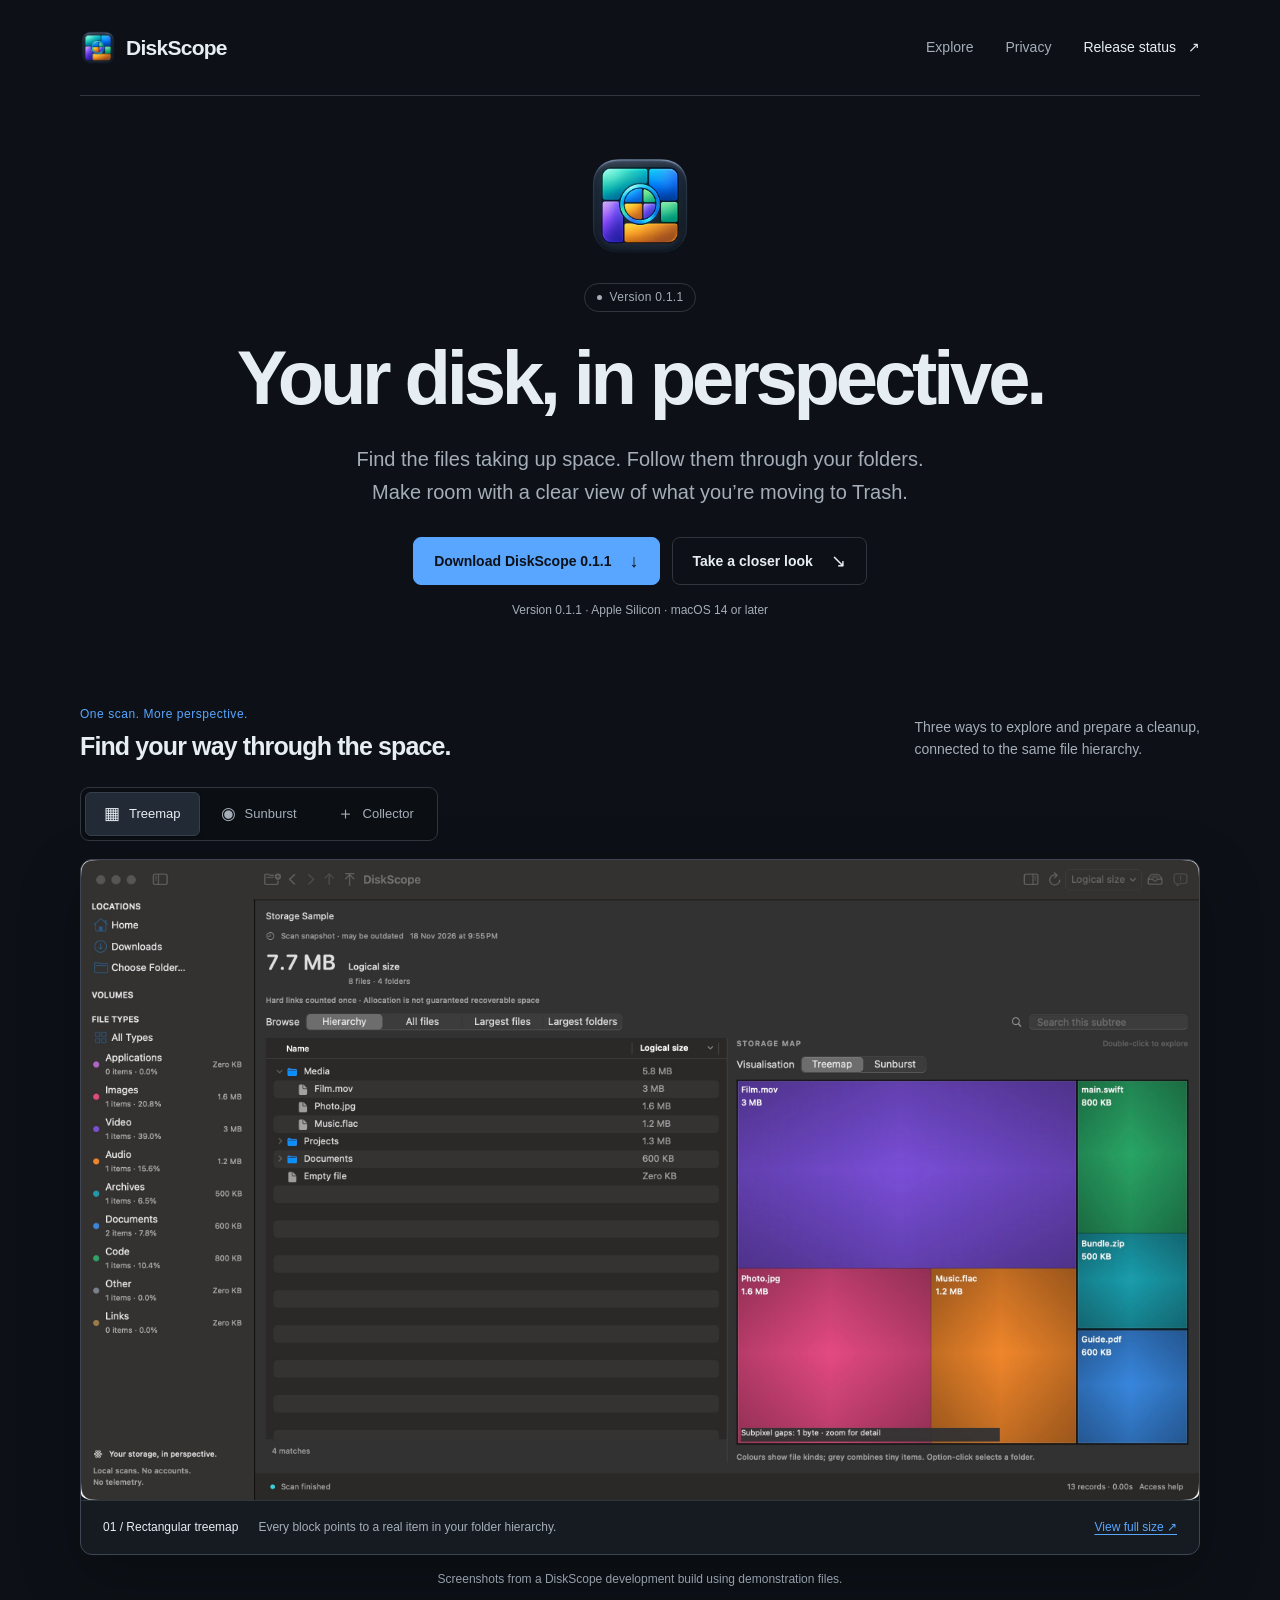
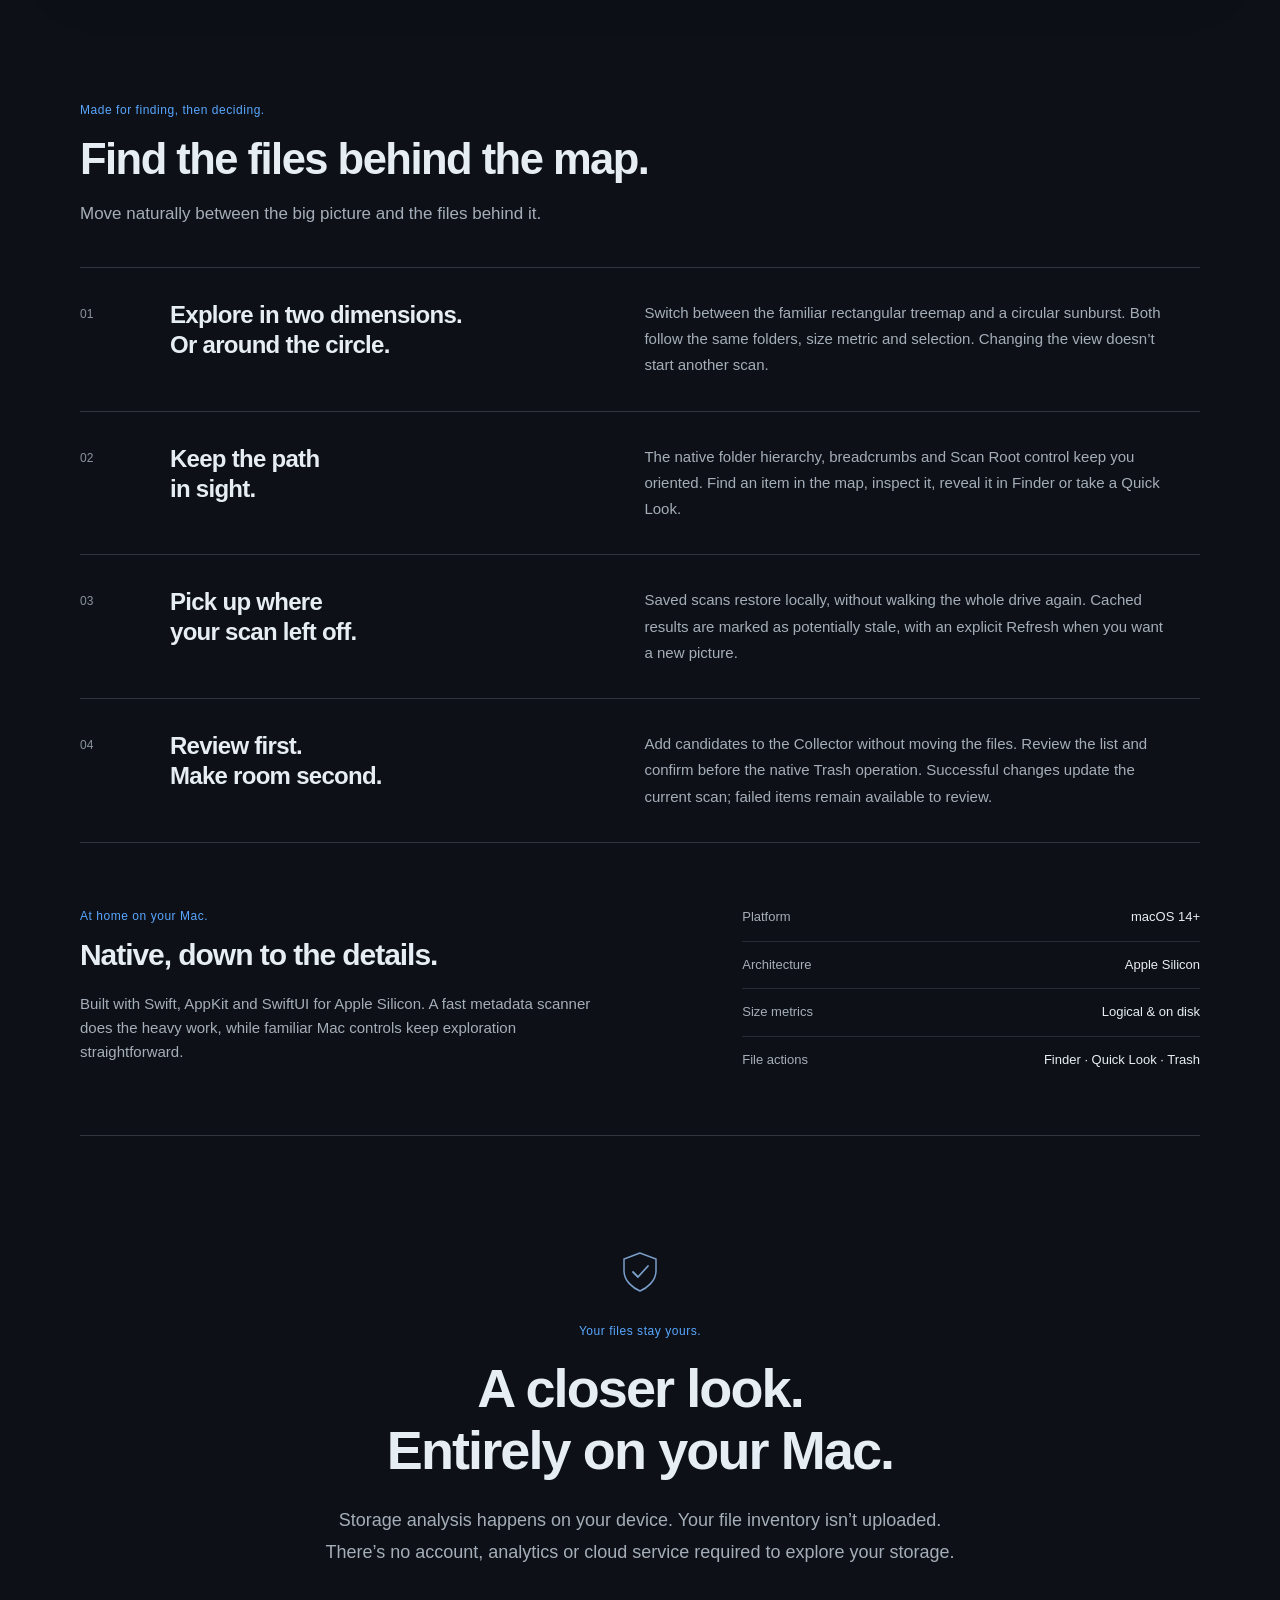
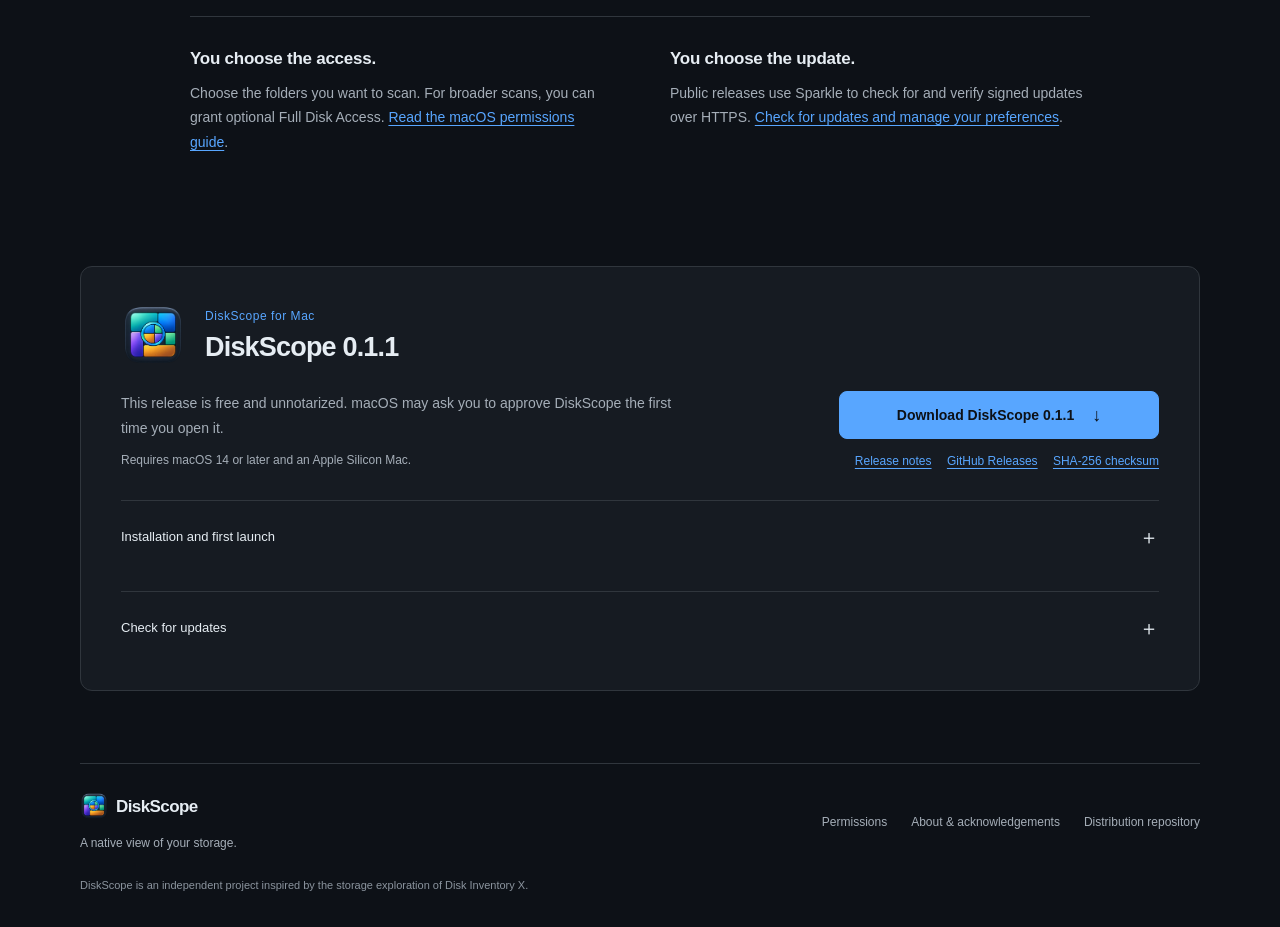
==== commit a93769bd: "Publish DiskScope 0.1.1 download and signed update feed" ====
--- a/index.html
+++ b/index.html
@@ -26,14 +26,14 @@
   <main id="main">
     <section class="hero wrap" aria-labelledby="hero-title">
       <img class="hero-icon" src="assets/icon.png" alt="DiskScope app icon: a magnifying glass over a colourful disk map" width="108" height="108" fetchpriority="high">
-      <p class="eyebrow"><span class="status-dot" aria-hidden="true"></span> <span data-release-badge>Version 0.1.0</span></p>
+      <p class="eyebrow"><span class="status-dot" aria-hidden="true"></span> <span data-release-badge>Version 0.1.1</span></p>
       <h1 id="hero-title">Your disk,<br class="mobile-break"> in perspective.</h1>
       <p class="hero-copy">Find the files taking up space. Follow them through your folders.<br class="desktop-break"> Make room with a clear view of what you’re moving to Trash.</p>
       <div class="hero-actions">
-        <!-- DOWNLOAD_PRIMARY --><a class="button primary" href="https://github.com/MES30004E/DiskScope/releases/download/v0.1.0/DiskScope-0.1.0-arm64.zip">Download DiskScope 0.1.0 <span aria-hidden="true">↓</span></a><!-- /DOWNLOAD_PRIMARY -->
+        <!-- DOWNLOAD_PRIMARY --><a class="button primary" href="https://github.com/MES30004E/DiskScope/releases/download/v0.1.1/DiskScope-0.1.1-arm64.zip">Download DiskScope 0.1.1 <span aria-hidden="true">↓</span></a><!-- /DOWNLOAD_PRIMARY -->
         <a class="button secondary" href="#explore">Take a closer look <span aria-hidden="true">↘</span></a>
       </div>
-      <p id="release-note" class="release-note"><!-- RELEASE_NOTE -->Version 0.1.0 · Apple Silicon · macOS 14 or later<!-- /RELEASE_NOTE --></p>
+      <p id="release-note" class="release-note"><!-- RELEASE_NOTE -->Version 0.1.1 · Apple Silicon · macOS 14 or later<!-- /RELEASE_NOTE --></p>
     </section>
 
     <section class="showcase wrap" id="explore" aria-labelledby="explore-title">
@@ -112,10 +112,10 @@
     </section>
 
     <section class="download wrap" id="download" aria-labelledby="download-title">
-      <div class="download-heading"><img src="assets/icon.png" alt="" width="64" height="64" loading="lazy"><div><p class="section-label">DiskScope for Mac</p><h2 id="download-title"><!-- RELEASE_TITLE -->DiskScope 0.1.0<!-- /RELEASE_TITLE --></h2></div></div>
+      <div class="download-heading"><img src="assets/icon.png" alt="" width="64" height="64" loading="lazy"><div><p class="section-label">DiskScope for Mac</p><h2 id="download-title"><!-- RELEASE_TITLE -->DiskScope 0.1.1<!-- /RELEASE_TITLE --></h2></div></div>
       <div class="download-content">
         <div><p><!-- RELEASE_DESCRIPTION -->This release is free and unnotarized. macOS may ask you to approve DiskScope the first time you open it.<!-- /RELEASE_DESCRIPTION --></p><p class="requirements">Requires macOS 14 or later and an Apple Silicon Mac.</p></div>
-        <div class="download-action"><!-- DOWNLOAD_SECONDARY --><a class="button primary" href="https://github.com/MES30004E/DiskScope/releases/download/v0.1.0/DiskScope-0.1.0-arm64.zip">Download DiskScope 0.1.0 <span aria-hidden="true">↓</span></a><!-- /DOWNLOAD_SECONDARY --><p><!-- RELEASE_LINKS --><a href="https://github.com/MES30004E/DiskScope/releases/tag/v0.1.0">Release notes</a> <a href="https://github.com/MES30004E/DiskScope/releases">GitHub Releases</a> <a href="https://github.com/MES30004E/DiskScope/releases/download/v0.1.0/SHA256SUMS">SHA-256 checksum</a><!-- /RELEASE_LINKS --></p></div>
+        <div class="download-action"><!-- DOWNLOAD_SECONDARY --><a class="button primary" href="https://github.com/MES30004E/DiskScope/releases/download/v0.1.1/DiskScope-0.1.1-arm64.zip">Download DiskScope 0.1.1 <span aria-hidden="true">↓</span></a><!-- /DOWNLOAD_SECONDARY --><p><!-- RELEASE_LINKS --><a href="https://github.com/MES30004E/DiskScope/releases/tag/v0.1.1">Release notes</a> <a href="https://github.com/MES30004E/DiskScope/releases">GitHub Releases</a> <a href="https://github.com/MES30004E/DiskScope/releases/download/v0.1.1/SHA256SUMS">SHA-256 checksum</a><!-- /RELEASE_LINKS --></p></div>
       </div>
       <details class="installation" id="installation">
         <summary>Installation and first launch <span aria-hidden="true">＋</span></summary>
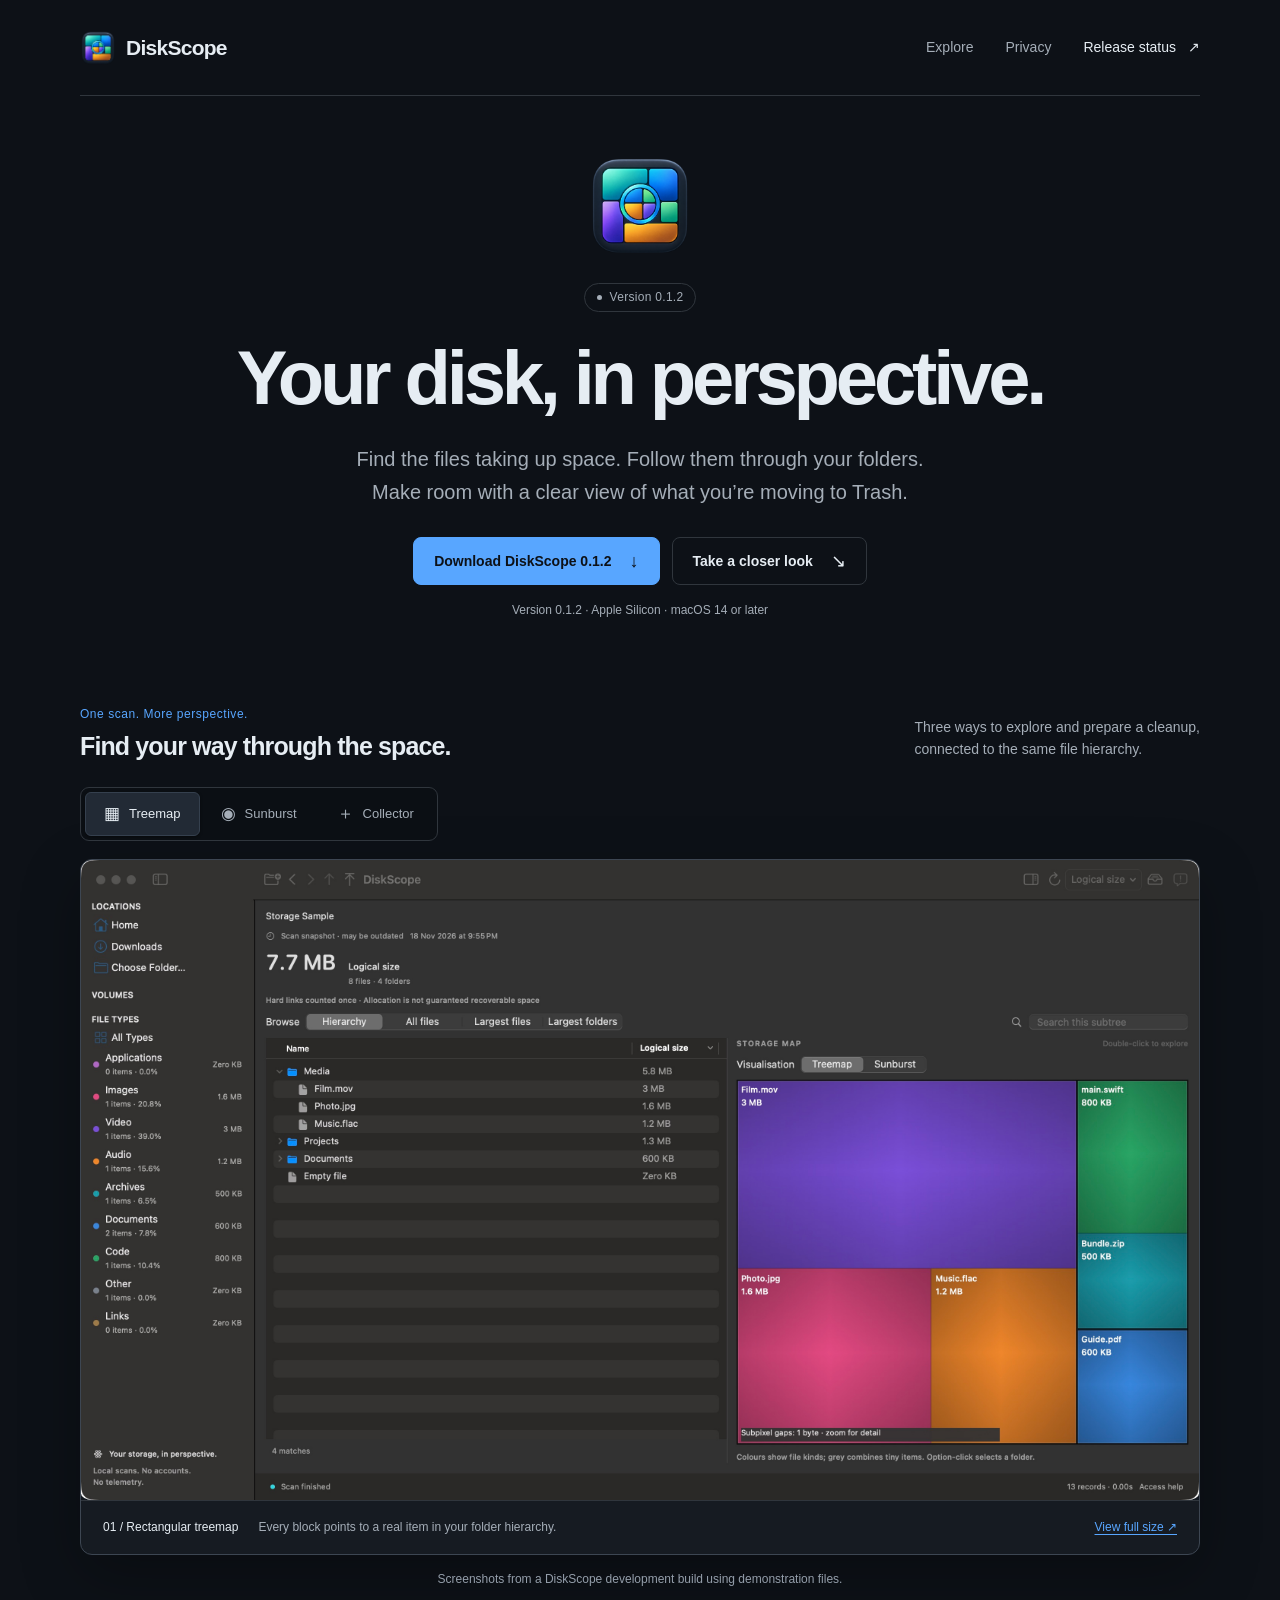
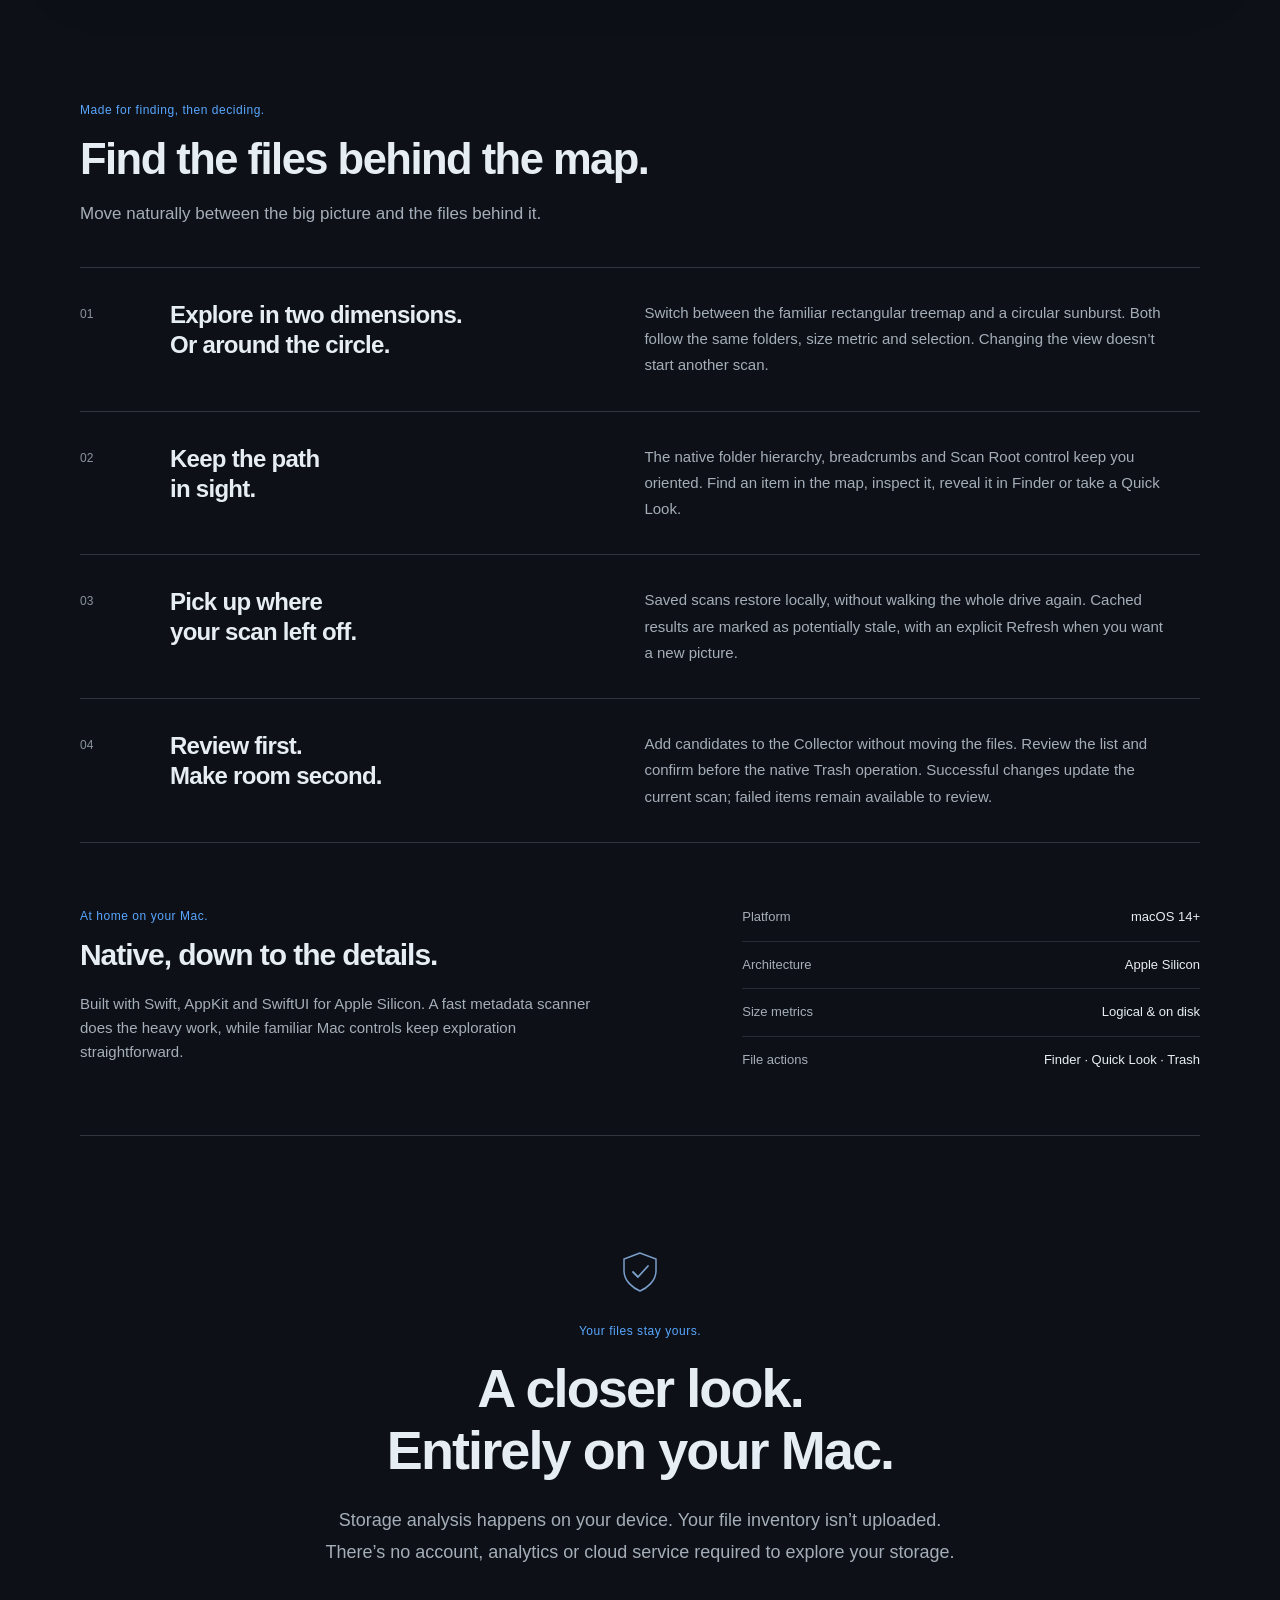
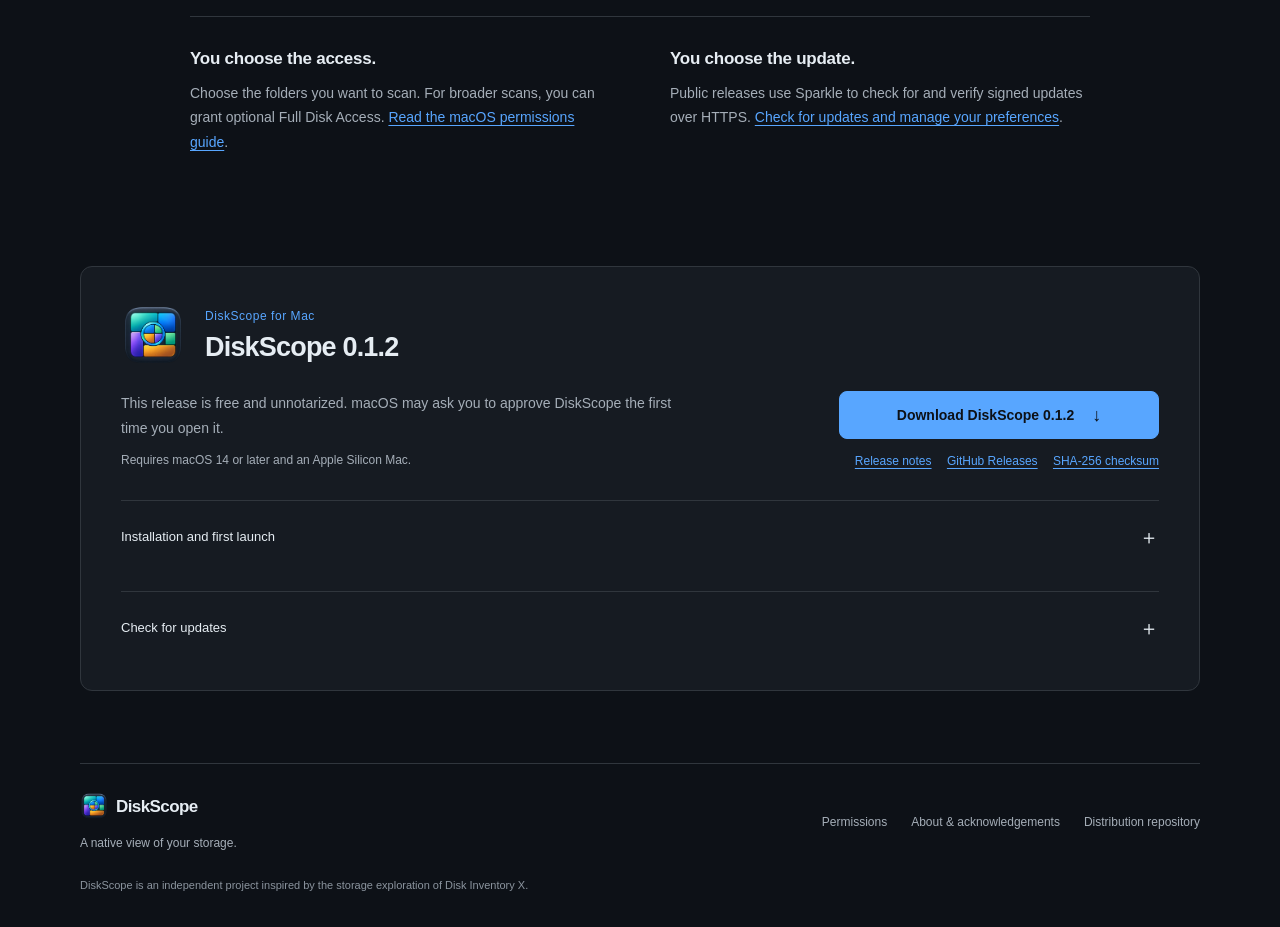
==== commit 811560a0: "Publish DiskScope 0.1.2 DMG download and signed update feed" ====
--- a/index.html
+++ b/index.html
@@ -26,14 +26,14 @@
   <main id="main">
     <section class="hero wrap" aria-labelledby="hero-title">
       <img class="hero-icon" src="assets/icon.png" alt="DiskScope app icon: a magnifying glass over a colourful disk map" width="108" height="108" fetchpriority="high">
-      <p class="eyebrow"><span class="status-dot" aria-hidden="true"></span> <span data-release-badge>Version 0.1.1</span></p>
+      <p class="eyebrow"><span class="status-dot" aria-hidden="true"></span> <span data-release-badge>Version 0.1.2</span></p>
       <h1 id="hero-title">Your disk,<br class="mobile-break"> in perspective.</h1>
       <p class="hero-copy">Find the files taking up space. Follow them through your folders.<br class="desktop-break"> Make room with a clear view of what you’re moving to Trash.</p>
       <div class="hero-actions">
-        <!-- DOWNLOAD_PRIMARY --><a class="button primary" href="https://github.com/MES30004E/DiskScope/releases/download/v0.1.1/DiskScope-0.1.1-arm64.zip">Download DiskScope 0.1.1 <span aria-hidden="true">↓</span></a><!-- /DOWNLOAD_PRIMARY -->
+        <!-- DOWNLOAD_PRIMARY --><a class="button primary" href="https://github.com/MES30004E/DiskScope/releases/download/v0.1.2/DiskScope-0.1.2-arm64.dmg">Download DiskScope 0.1.2 <span aria-hidden="true">↓</span></a><!-- /DOWNLOAD_PRIMARY -->
         <a class="button secondary" href="#explore">Take a closer look <span aria-hidden="true">↘</span></a>
       </div>
-      <p id="release-note" class="release-note"><!-- RELEASE_NOTE -->Version 0.1.1 · Apple Silicon · macOS 14 or later<!-- /RELEASE_NOTE --></p>
+      <p id="release-note" class="release-note"><!-- RELEASE_NOTE -->Version 0.1.2 · Apple Silicon · macOS 14 or later<!-- /RELEASE_NOTE --></p>
     </section>
 
     <section class="showcase wrap" id="explore" aria-labelledby="explore-title">
@@ -112,17 +112,17 @@
     </section>
 
     <section class="download wrap" id="download" aria-labelledby="download-title">
-      <div class="download-heading"><img src="assets/icon.png" alt="" width="64" height="64" loading="lazy"><div><p class="section-label">DiskScope for Mac</p><h2 id="download-title"><!-- RELEASE_TITLE -->DiskScope 0.1.1<!-- /RELEASE_TITLE --></h2></div></div>
+      <div class="download-heading"><img src="assets/icon.png" alt="" width="64" height="64" loading="lazy"><div><p class="section-label">DiskScope for Mac</p><h2 id="download-title"><!-- RELEASE_TITLE -->DiskScope 0.1.2<!-- /RELEASE_TITLE --></h2></div></div>
       <div class="download-content">
         <div><p><!-- RELEASE_DESCRIPTION -->This release is free and unnotarized. macOS may ask you to approve DiskScope the first time you open it.<!-- /RELEASE_DESCRIPTION --></p><p class="requirements">Requires macOS 14 or later and an Apple Silicon Mac.</p></div>
-        <div class="download-action"><!-- DOWNLOAD_SECONDARY --><a class="button primary" href="https://github.com/MES30004E/DiskScope/releases/download/v0.1.1/DiskScope-0.1.1-arm64.zip">Download DiskScope 0.1.1 <span aria-hidden="true">↓</span></a><!-- /DOWNLOAD_SECONDARY --><p><!-- RELEASE_LINKS --><a href="https://github.com/MES30004E/DiskScope/releases/tag/v0.1.1">Release notes</a> <a href="https://github.com/MES30004E/DiskScope/releases">GitHub Releases</a> <a href="https://github.com/MES30004E/DiskScope/releases/download/v0.1.1/SHA256SUMS">SHA-256 checksum</a><!-- /RELEASE_LINKS --></p></div>
+        <div class="download-action"><!-- DOWNLOAD_SECONDARY --><a class="button primary" href="https://github.com/MES30004E/DiskScope/releases/download/v0.1.2/DiskScope-0.1.2-arm64.dmg">Download DiskScope 0.1.2 <span aria-hidden="true">↓</span></a><!-- /DOWNLOAD_SECONDARY --><p><!-- RELEASE_LINKS --><a href="https://github.com/MES30004E/DiskScope/releases/tag/v0.1.2">Release notes</a> <a href="https://github.com/MES30004E/DiskScope/releases">GitHub Releases</a> <a href="https://github.com/MES30004E/DiskScope/releases/download/v0.1.2/SHA256SUMS">SHA-256 checksum</a><!-- /RELEASE_LINKS --></p></div>
       </div>
       <details class="installation" id="installation">
         <summary>Installation and first launch <span aria-hidden="true">＋</span></summary>
         <ol>
-          <li>Download the ZIP from this page. To check it, type <code>shasum -a 256 </code> in Terminal, drag the ZIP into Terminal, and press Return. Compare the result with the published SHA-256 checksum.</li>
-          <li>Unzip the download in Finder, move DiskScope to Applications, then open that copy.</li>
-          <li>If macOS blocks the first launch of an unnotarized release, verify where you downloaded it and check the ZIP’s checksum. Open <strong>System Settings → Privacy &amp; Security</strong>, scroll to <strong>Security</strong>, and use <strong>Open Anyway</strong> for DiskScope. Confirm the prompt and authenticate if macOS asks.</li>
+          <li>Download DiskScope from this page. To check it, type <code>shasum -a 256 </code> in Terminal, drag the downloaded file into Terminal, and press Return. Compare the result with its entry in the published SHA-256 checksums.</li>
+          <li><!-- INSTALL_DOWNLOAD -->Open the downloaded DMG, then drag DiskScope onto the Applications shortcut. When copying finishes, eject the DiskScope disk image and open DiskScope from Applications.<!-- /INSTALL_DOWNLOAD --></li>
+          <li>If macOS blocks the first launch of an unnotarized release, verify where you downloaded it and check the download’s checksum. Open <strong>System Settings → Privacy &amp; Security</strong>, scroll to <strong>Security</strong>, and use <strong>Open Anyway</strong> for DiskScope. Confirm the prompt and authenticate if macOS asks.</li>
           <li>Choose a folder to scan. For broader access or help with a partial scan, see the <a href="permissions.html">macOS permissions guide</a>.</li>
         </ol>
         <p>Your approval applies to DiskScope. On a managed Mac, your administrator may control whether approval is available. <a href="https://support.apple.com/guide/mac-help/open-an-app-by-overriding-security-settings-mh40617/mac">Apple’s first-launch instructions</a>.</p>
@@ -132,7 +132,7 @@
         <ol>
           <li>Choose <strong>DiskScope → Check for Updates…</strong> in the menu bar. When an update is available, Sparkle shows its version and release notes.</li>
           <li>Use <strong>DiskScope → Settings → Updates</strong> to enable automatic checks and downloads. Sparkle verifies the signed feed and update archive before installing an update.</li>
-          <li>If macOS prevents Sparkle from installing an update, quit DiskScope, download and verify the new ZIP, then replace DiskScope in Applications. Follow the installation steps if macOS asks you to approve the new build.</li>
+          <li>If macOS prevents Sparkle from installing an update, quit DiskScope, download and verify the new installer, then replace DiskScope in Applications. Follow the installation steps if macOS asks you to approve the new build.</li>
         </ol>
       </details>
     </section>
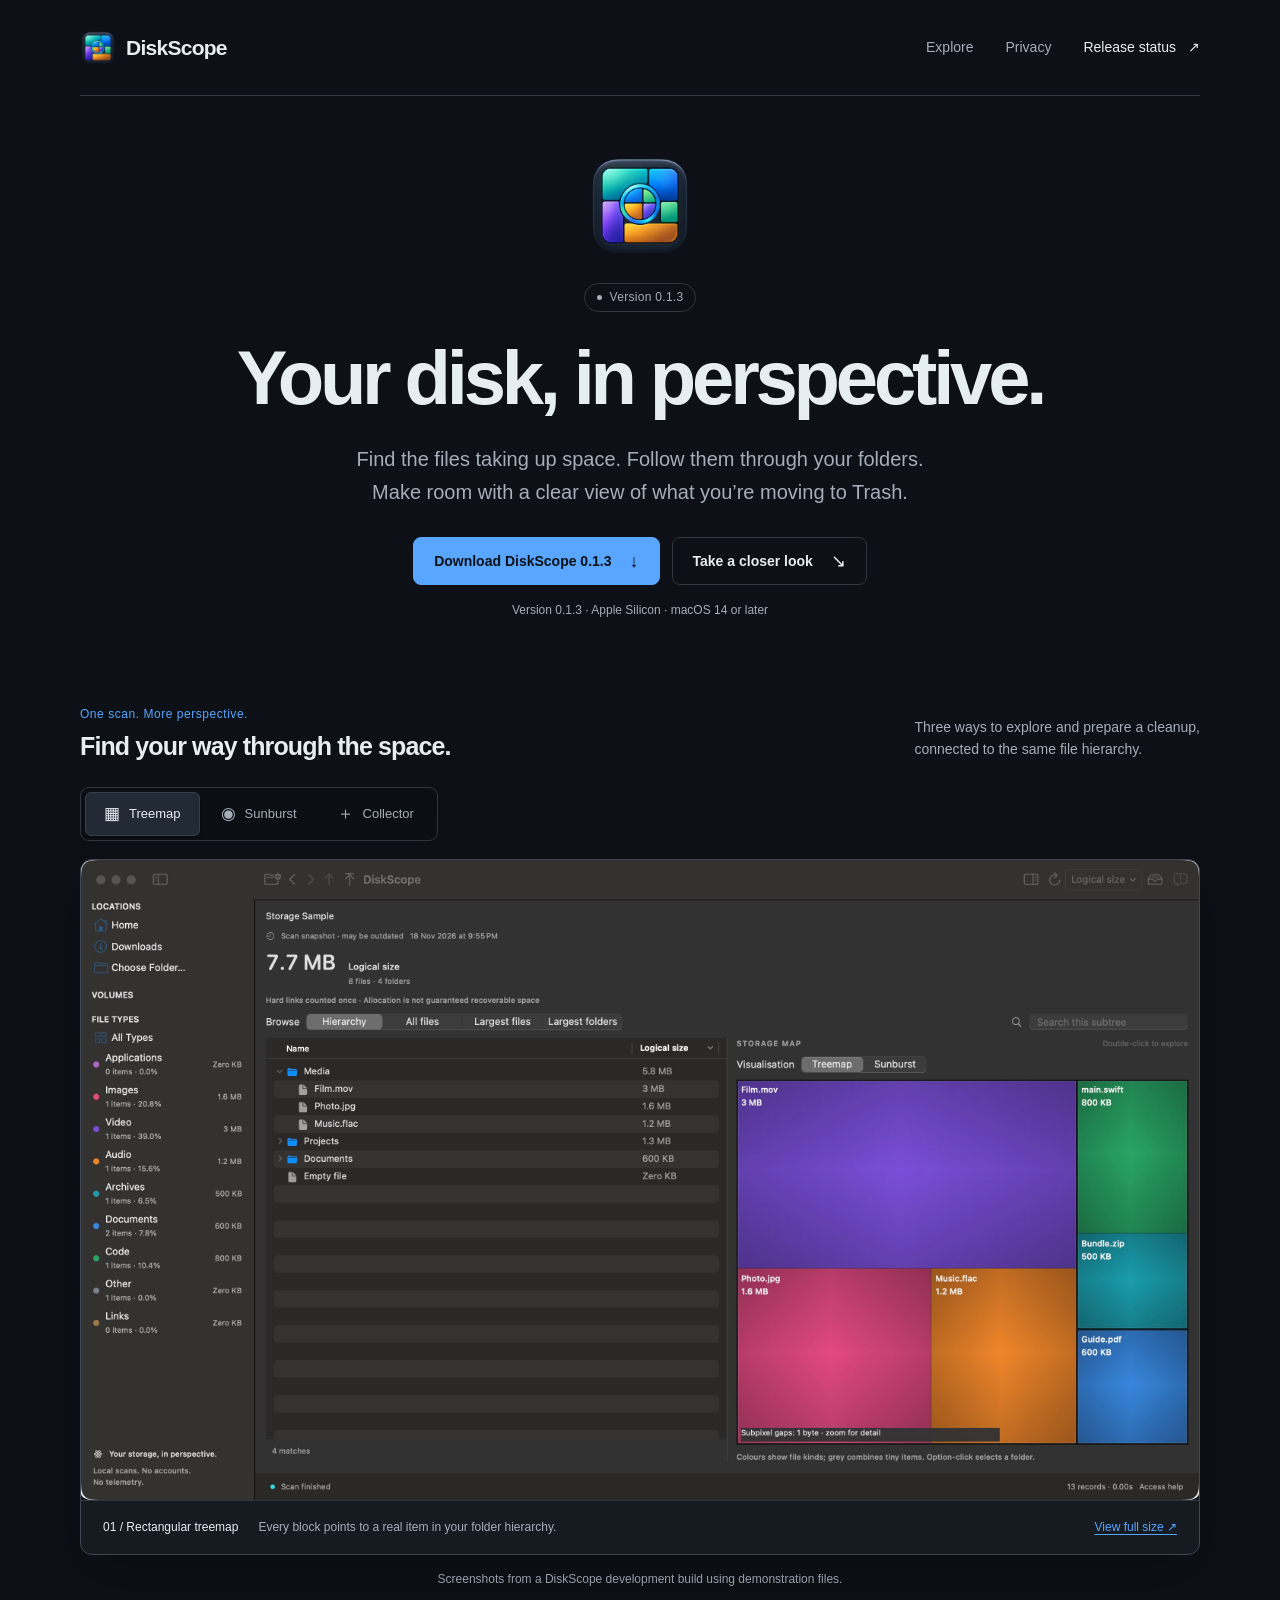
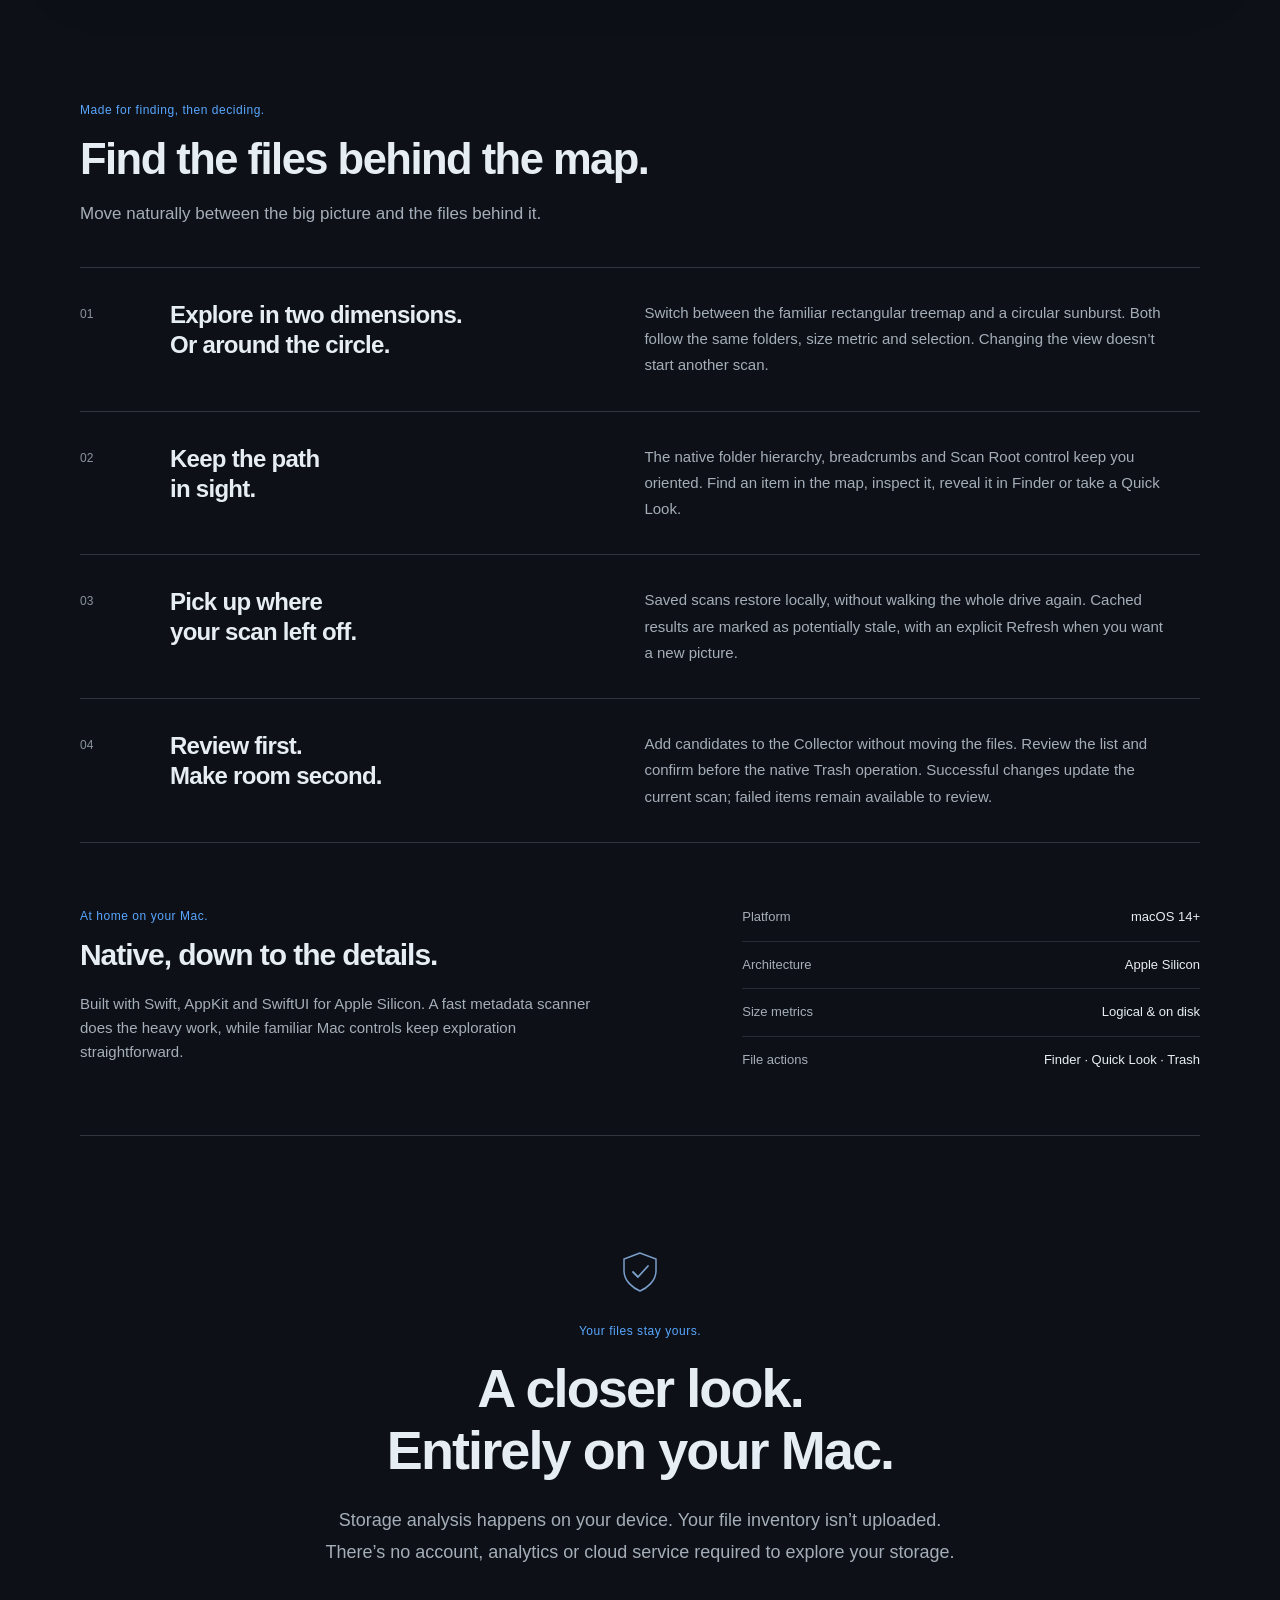
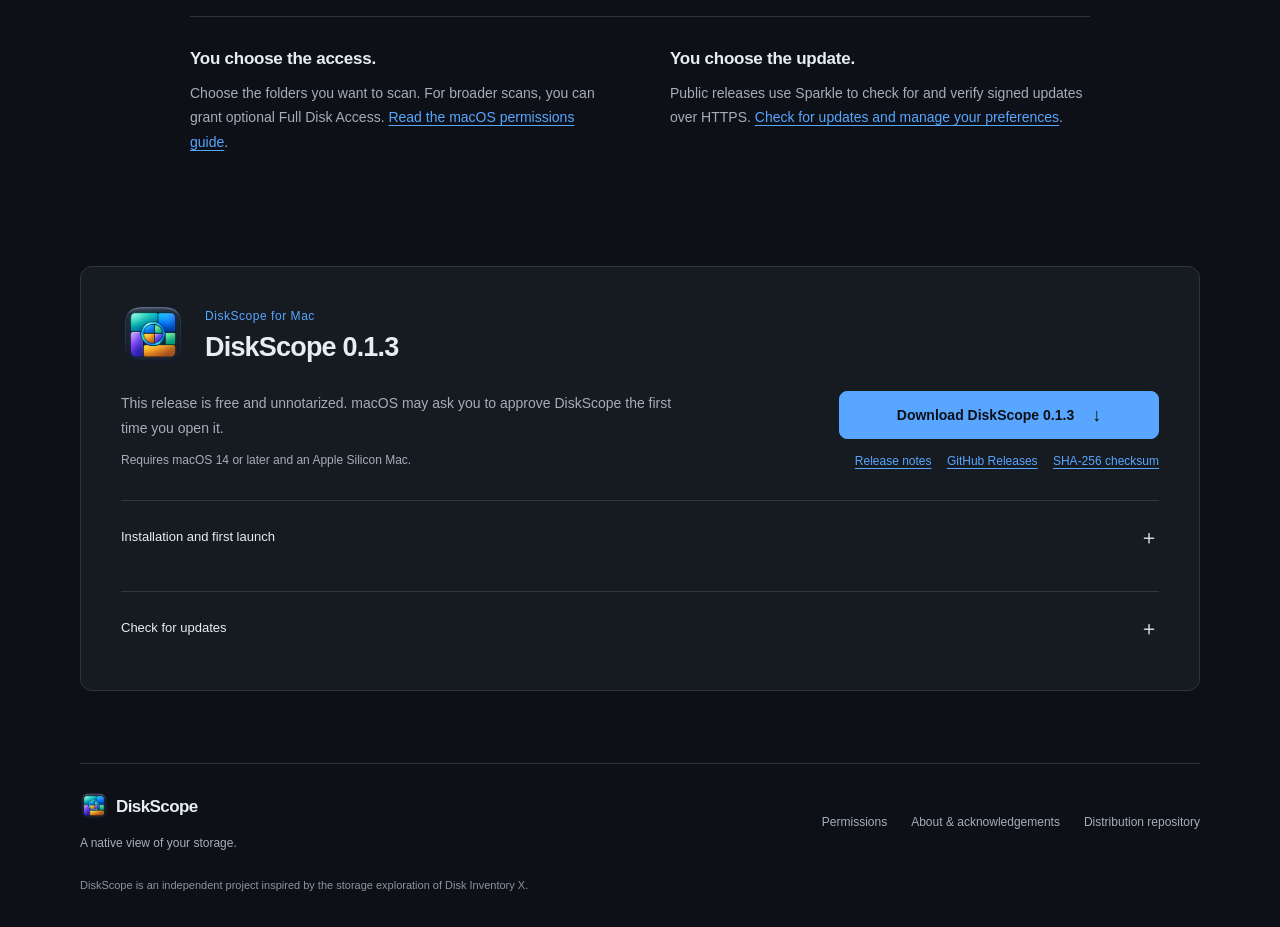
==== commit 12ee3f3b: "Publish DiskScope 0.1.3 download and signed update feed" ====
--- a/index.html
+++ b/index.html
@@ -26,14 +26,14 @@
   <main id="main">
     <section class="hero wrap" aria-labelledby="hero-title">
       <img class="hero-icon" src="assets/icon.png" alt="DiskScope app icon: a magnifying glass over a colourful disk map" width="108" height="108" fetchpriority="high">
-      <p class="eyebrow"><span class="status-dot" aria-hidden="true"></span> <span data-release-badge>Version 0.1.2</span></p>
+      <p class="eyebrow"><span class="status-dot" aria-hidden="true"></span> <span data-release-badge>Version 0.1.3</span></p>
       <h1 id="hero-title">Your disk,<br class="mobile-break"> in perspective.</h1>
       <p class="hero-copy">Find the files taking up space. Follow them through your folders.<br class="desktop-break"> Make room with a clear view of what you’re moving to Trash.</p>
       <div class="hero-actions">
-        <!-- DOWNLOAD_PRIMARY --><a class="button primary" href="https://github.com/MES30004E/DiskScope/releases/download/v0.1.2/DiskScope-0.1.2-arm64.dmg">Download DiskScope 0.1.2 <span aria-hidden="true">↓</span></a><!-- /DOWNLOAD_PRIMARY -->
+        <!-- DOWNLOAD_PRIMARY --><a class="button primary" href="https://github.com/MES30004E/DiskScope/releases/download/v0.1.3/DiskScope-0.1.3-arm64.dmg">Download DiskScope 0.1.3 <span aria-hidden="true">↓</span></a><!-- /DOWNLOAD_PRIMARY -->
         <a class="button secondary" href="#explore">Take a closer look <span aria-hidden="true">↘</span></a>
       </div>
-      <p id="release-note" class="release-note"><!-- RELEASE_NOTE -->Version 0.1.2 · Apple Silicon · macOS 14 or later<!-- /RELEASE_NOTE --></p>
+      <p id="release-note" class="release-note"><!-- RELEASE_NOTE -->Version 0.1.3 · Apple Silicon · macOS 14 or later<!-- /RELEASE_NOTE --></p>
     </section>
 
     <section class="showcase wrap" id="explore" aria-labelledby="explore-title">
@@ -112,10 +112,10 @@
     </section>
 
     <section class="download wrap" id="download" aria-labelledby="download-title">
-      <div class="download-heading"><img src="assets/icon.png" alt="" width="64" height="64" loading="lazy"><div><p class="section-label">DiskScope for Mac</p><h2 id="download-title"><!-- RELEASE_TITLE -->DiskScope 0.1.2<!-- /RELEASE_TITLE --></h2></div></div>
+      <div class="download-heading"><img src="assets/icon.png" alt="" width="64" height="64" loading="lazy"><div><p class="section-label">DiskScope for Mac</p><h2 id="download-title"><!-- RELEASE_TITLE -->DiskScope 0.1.3<!-- /RELEASE_TITLE --></h2></div></div>
       <div class="download-content">
         <div><p><!-- RELEASE_DESCRIPTION -->This release is free and unnotarized. macOS may ask you to approve DiskScope the first time you open it.<!-- /RELEASE_DESCRIPTION --></p><p class="requirements">Requires macOS 14 or later and an Apple Silicon Mac.</p></div>
-        <div class="download-action"><!-- DOWNLOAD_SECONDARY --><a class="button primary" href="https://github.com/MES30004E/DiskScope/releases/download/v0.1.2/DiskScope-0.1.2-arm64.dmg">Download DiskScope 0.1.2 <span aria-hidden="true">↓</span></a><!-- /DOWNLOAD_SECONDARY --><p><!-- RELEASE_LINKS --><a href="https://github.com/MES30004E/DiskScope/releases/tag/v0.1.2">Release notes</a> <a href="https://github.com/MES30004E/DiskScope/releases">GitHub Releases</a> <a href="https://github.com/MES30004E/DiskScope/releases/download/v0.1.2/SHA256SUMS">SHA-256 checksum</a><!-- /RELEASE_LINKS --></p></div>
+        <div class="download-action"><!-- DOWNLOAD_SECONDARY --><a class="button primary" href="https://github.com/MES30004E/DiskScope/releases/download/v0.1.3/DiskScope-0.1.3-arm64.dmg">Download DiskScope 0.1.3 <span aria-hidden="true">↓</span></a><!-- /DOWNLOAD_SECONDARY --><p><!-- RELEASE_LINKS --><a href="https://github.com/MES30004E/DiskScope/releases/tag/v0.1.3">Release notes</a> <a href="https://github.com/MES30004E/DiskScope/releases">GitHub Releases</a> <a href="https://github.com/MES30004E/DiskScope/releases/download/v0.1.3/SHA256SUMS">SHA-256 checksum</a><!-- /RELEASE_LINKS --></p></div>
       </div>
       <details class="installation" id="installation">
         <summary>Installation and first launch <span aria-hidden="true">＋</span></summary>
